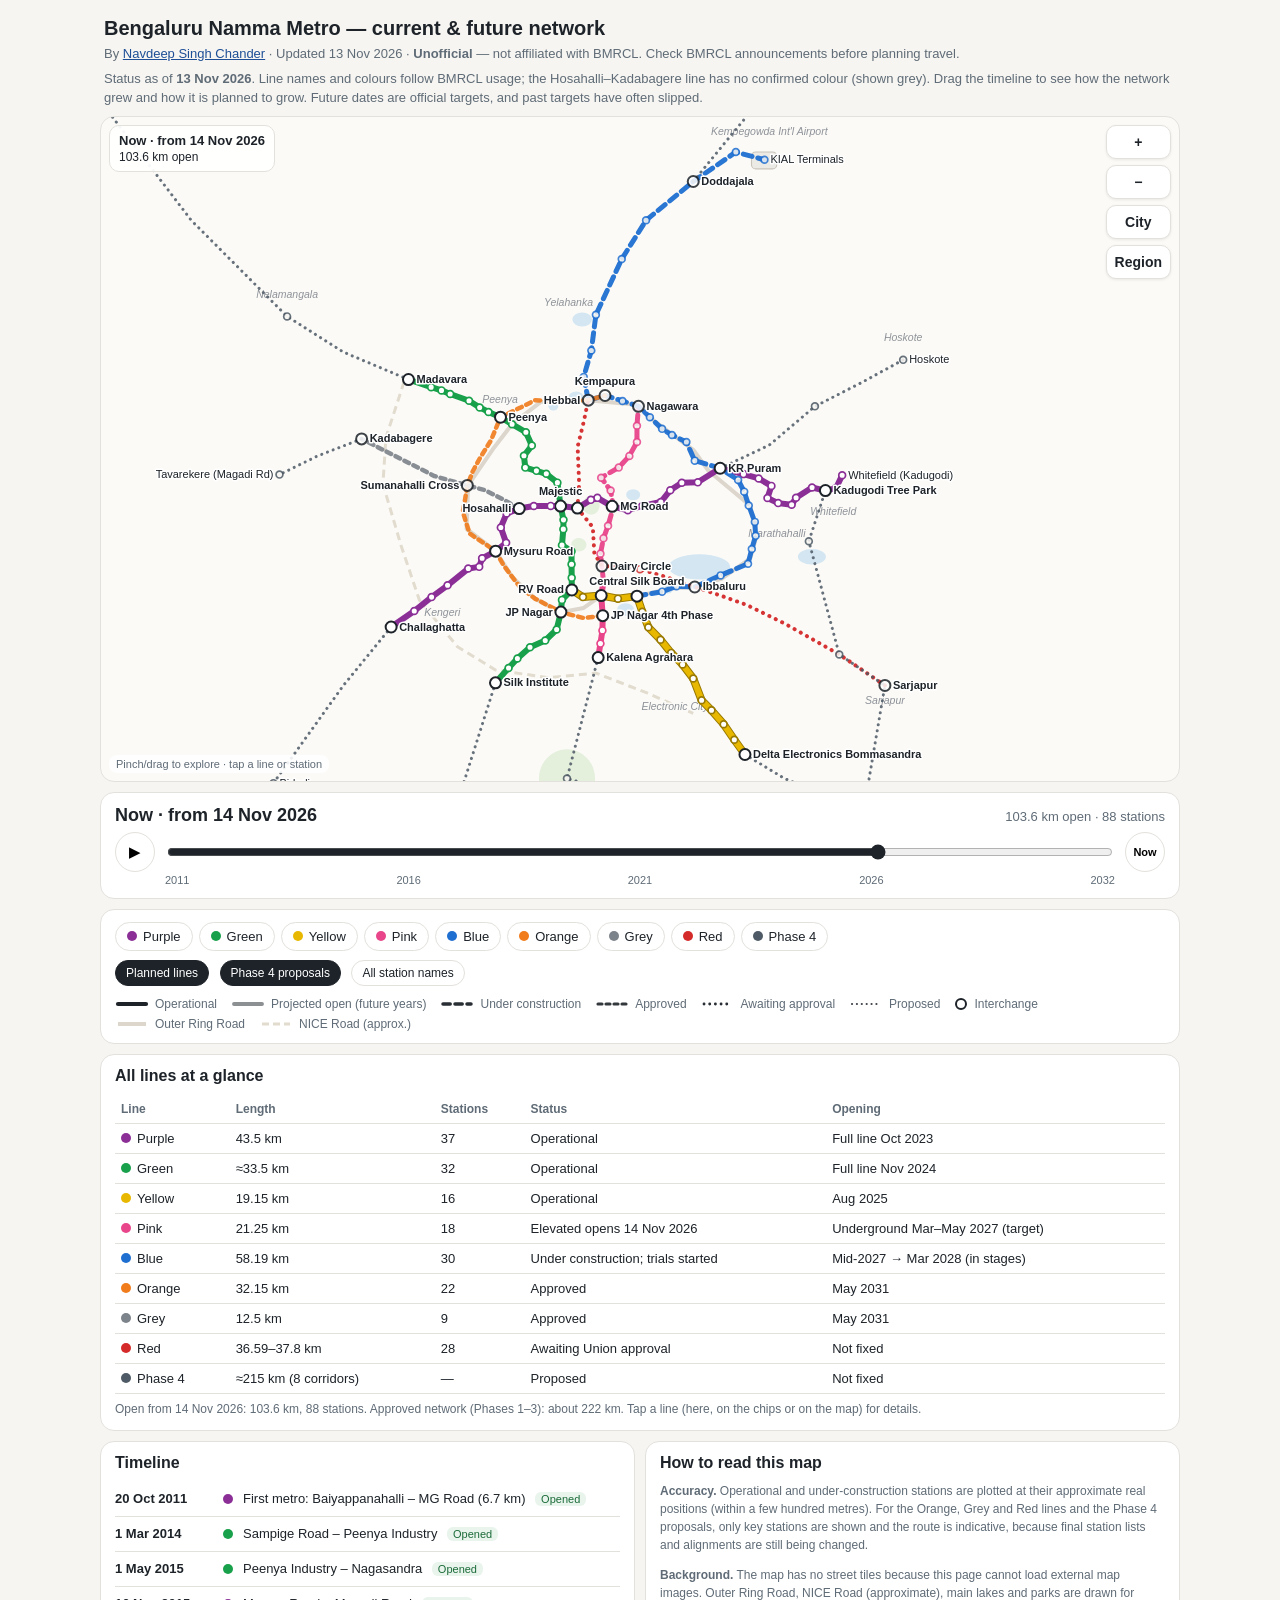
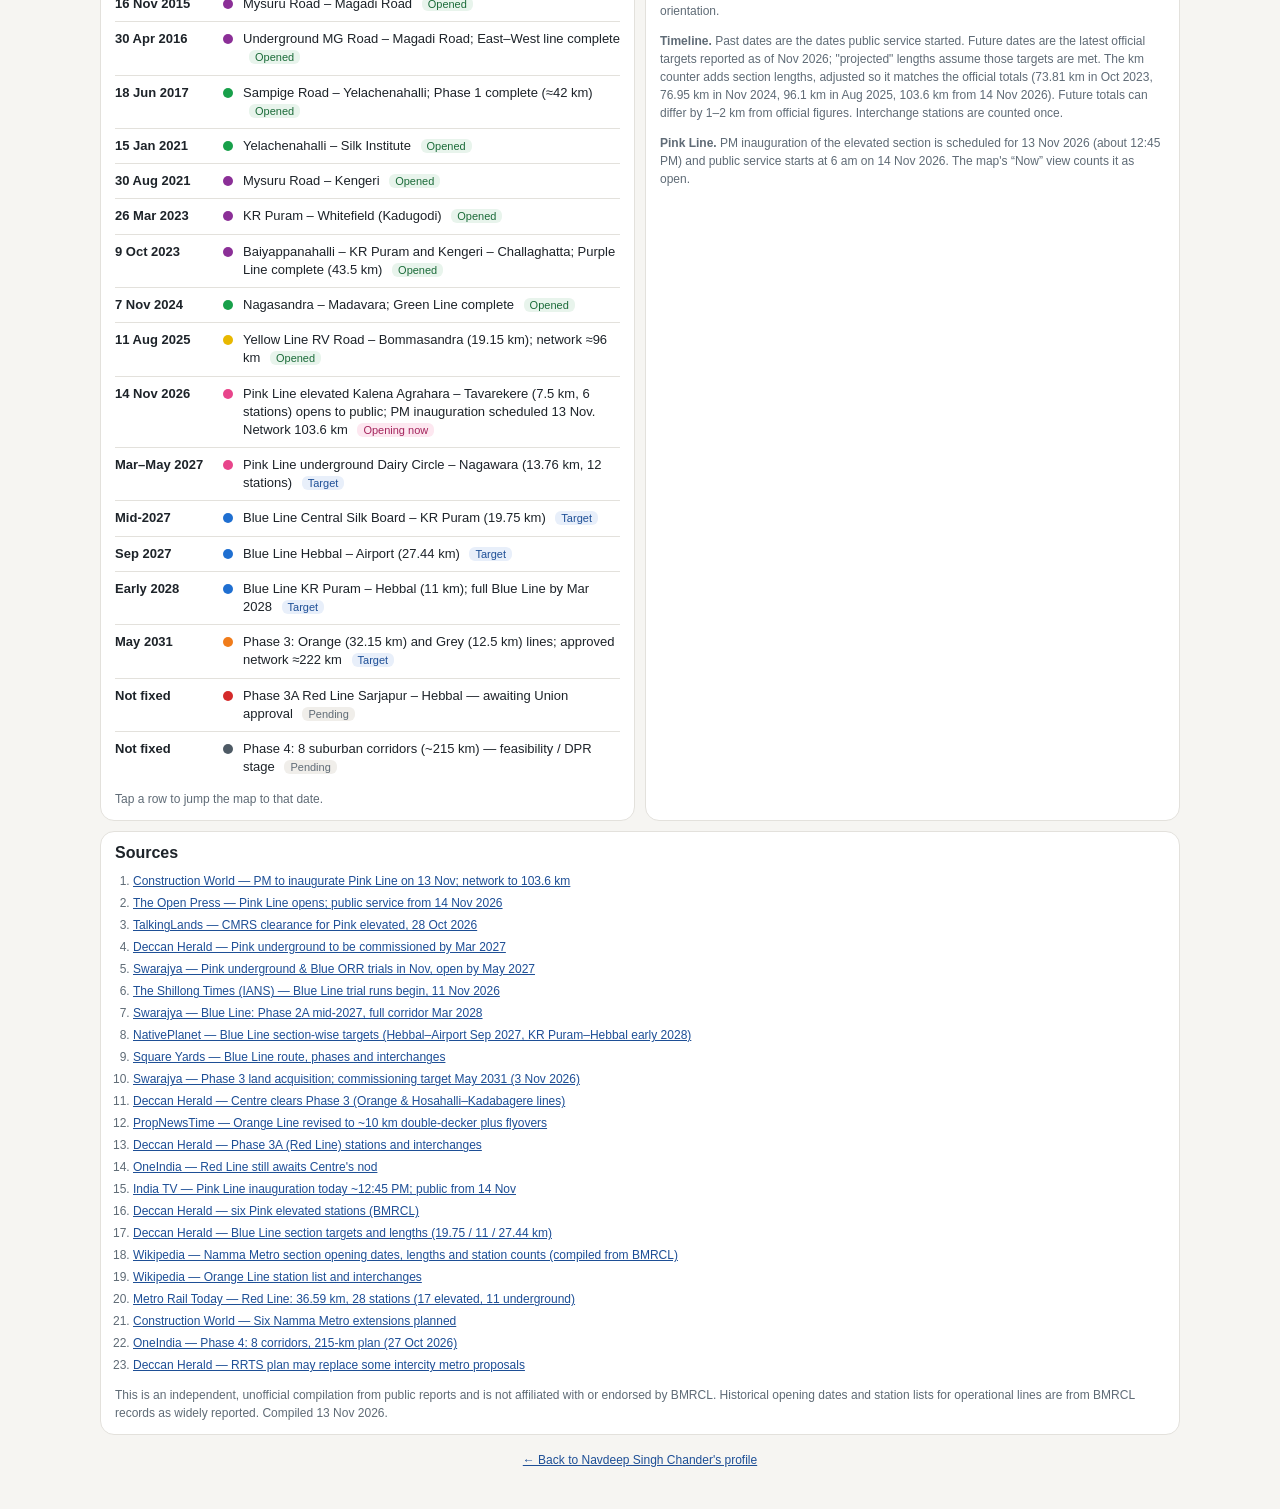
==== bengaluru-metro/index.html @ 15e185f6 "Add interactive Bengaluru Namma Metro network map - New page at /bengaluru-metro/: colour-coded map " ====
<!DOCTYPE html>
<html lang="en">
<head>
<meta charset="utf-8">
<meta name="viewport" content="width=device-width, initial-scale=1">
<title>Bengaluru Namma Metro — Current &amp; Future Network Map (Nov 2026)</title>
<meta name="description" content="Interactive map of Bengaluru Namma Metro: operational, under-construction, approved and proposed lines with colour coding, station details and a 2011–2032 timeline. Status as of 13 Nov 2026.">
<meta name="author" content="Navdeep Singh Chander">
<link rel="canonical" href="https://nchand02.github.io/bio/bengaluru-metro/">
<meta property="og:type" content="article">
<meta property="og:title" content="Bengaluru Namma Metro — Current &amp; Future Network Map">
<meta property="og:description" content="Every line, every status, every target date — Purple, Green, Yellow, Pink, Blue, Orange, Grey, Red and Phase 4 proposals on one interactive map, with a 2011–2032 timeline.">
<meta property="og:url" content="https://nchand02.github.io/bio/bengaluru-metro/">
<meta property="og:image" content="https://nchand02.github.io/bio/bengaluru-metro/preview.png">
<meta property="og:image:width" content="1200">
<meta property="og:image:height" content="630">
<meta name="twitter:card" content="summary_large_image">
<link rel="icon" type="image/svg+xml" href="data:image/svg+xml,<svg xmlns='http://www.w3.org/2000/svg' viewBox='0 0 100 100'><text y='.9em' font-size='90'>🚇</text></svg>">
<style>
:root{--bg:#f6f5f2;--card:#fff;--ink:#1d2329;--muted:#5f6b76;--line:#e3e1dc}
*{box-sizing:border-box}
body{margin:0;font-family:-apple-system,BlinkMacSystemFont,"Segoe UI",Roboto,Helvetica,Arial,sans-serif;background:var(--bg);color:var(--ink);-webkit-text-size-adjust:100%}
header{padding:16px 14px 8px;max-width:1100px;margin:0 auto}
h1{font-size:20px;margin:0 0 4px;line-height:1.25}
h2{font-size:16px;margin:0 0 10px}
.sub{color:var(--muted);font-size:13px;line-height:1.45}
main{max-width:1100px;margin:0 auto;padding:0 10px 40px}
.mapwrap{position:relative;height:min(68vh,660px);min-height:380px;background:#fbfaf7;border:1px solid var(--line);border-radius:14px;overflow:hidden;touch-action:none}
svg#map{width:100%;height:100%;display:block;cursor:grab;user-select:none;-webkit-user-select:none;touch-action:none}
svg#map:active{cursor:grabbing}
.zoom{position:absolute;right:8px;top:8px;display:flex;flex-direction:column;gap:6px;z-index:3}
.zoom button{min-width:40px;height:34px;border-radius:10px;border:1px solid var(--line);background:#fff;font-size:14px;font-weight:600;color:var(--ink);box-shadow:0 1px 3px rgba(0,0,0,.08);cursor:pointer;padding:0 8px}
.badge{position:absolute;left:8px;top:8px;background:rgba(255,255,255,.94);border:1px solid var(--line);border-radius:10px;padding:6px 9px;font-size:12px;line-height:1.35;z-index:3;max-width:62%;pointer-events:none}
.badge b{font-size:13px}
.hint{position:absolute;left:8px;bottom:8px;font-size:11px;color:var(--muted);background:rgba(255,255,255,.88);padding:3px 7px;border-radius:8px;z-index:3;pointer-events:none}
.tip{position:absolute;z-index:5;background:#fff;border:1px solid var(--line);border-radius:12px;box-shadow:0 6px 20px rgba(0,0,0,.14);padding:10px 12px;font-size:13px;line-height:1.4;max-width:270px;display:none}
.tip .t{font-weight:700;margin-bottom:4px}
.tip .row{display:flex;gap:6px;align-items:flex-start;margin-top:3px}
.tip .x{position:absolute;right:6px;top:3px;border:0;background:none;font-size:18px;color:var(--muted);cursor:pointer}
.dot{display:inline-block;width:10px;height:10px;border-radius:50%;flex:0 0 10px;margin-top:4px}
.card{background:var(--card);border:1px solid var(--line);border-radius:14px;padding:12px 14px;margin-top:10px}
.timebar{display:flex;align-items:center;gap:10px}
.timebar button{width:40px;height:40px;border-radius:50%;border:1px solid var(--line);background:#fff;font-size:15px;cursor:pointer;flex:0 0 40px}
.timebar input{flex:1;accent-color:#1d2329;height:28px}
.ticks{display:flex;justify-content:space-between;font-size:11px;color:var(--muted);margin:2px 50px 0 50px}
.yr{display:flex;justify-content:space-between;align-items:baseline;flex-wrap:wrap;gap:6px;margin-bottom:6px}
.yr .big{font-size:18px;font-weight:700}
.yr .km{font-size:13px;color:var(--muted)}
.chip{display:inline-flex;align-items:center;gap:6px;border:1px solid var(--line);background:#fff;border-radius:999px;padding:6px 11px;font-size:13px;margin:0 6px 7px 0;cursor:pointer;color:var(--ink)}
.chip.sel{border-color:#1d2329;box-shadow:inset 0 0 0 1px #1d2329;font-weight:600}
.chip.small{font-size:12px;padding:5px 10px}
.chip.on{background:#1d2329;color:#fff;border-color:#1d2329}
.legend{display:flex;flex-wrap:wrap;gap:6px 14px;font-size:12px;color:var(--muted);margin-top:4px}
.legend span{display:inline-flex;align-items:center;gap:6px}
table{border-collapse:collapse;width:100%;font-size:13px}
th,td{text-align:left;padding:7px 6px;border-bottom:1px solid var(--line);vertical-align:top}
th{font-size:12px;color:var(--muted);font-weight:600}
.tablewrap{overflow-x:auto}
.kv{display:grid;grid-template-columns:110px 1fr;gap:6px 10px;font-size:13px;line-height:1.45}
.kv div:nth-child(odd){color:var(--muted)}
.tl{list-style:none;margin:0;padding:0}
.tl li{display:flex;gap:10px;padding:8px 0;border-bottom:1px solid var(--line);font-size:13px;line-height:1.4;cursor:pointer}
.tl li:last-child{border-bottom:0}
.tl .d{flex:0 0 98px;font-weight:600}
.tl .tag{font-size:11px;border-radius:6px;padding:1px 6px;margin-left:6px;white-space:nowrap}
.tag.done{background:#e8f4ec;color:#1b6b39}.tag.now{background:#fde7f0;color:#a3245c}.tag.target{background:#e8effa;color:#1e4f96}.tag.pending{background:#f0eeea;color:#5f6b76}
.note{font-size:12px;color:var(--muted);line-height:1.5}
.note a{color:#1e4f96}
.pill{font-size:11px;border-radius:6px;padding:1px 6px;background:#f0eeea;color:#5f6b76;white-space:nowrap}
.grid2{display:grid;grid-template-columns:1fr;gap:10px}
@media(max-width:600px){.zoom button{height:30px;min-width:36px;font-size:12px}.badge{font-size:11px}}
@media(min-width:900px){.grid2{grid-template-columns:1fr 1fr}.mapwrap{height:min(74vh,720px)}}
</style>
</head>
<body>
<header>
  <h1>Bengaluru Namma Metro — current &amp; future network</h1>
  <div class="sub" style="margin-bottom:6px">By <a href="../" style="color:#1e4f96">Navdeep Singh Chander</a> · Updated 13 Nov 2026 · <b>Unofficial</b> — not affiliated with BMRCL. Check BMRCL announcements before planning travel.</div>
  <div class="sub">Status as of <b>13 Nov 2026</b>. Line names and colours follow BMRCL usage; the Hosahalli–Kadabagere line has no confirmed colour (shown grey). Drag the timeline to see how the network grew and how it is planned to grow. Future dates are official targets, and past targets have often slipped.</div>
</header>
<main>
  <div class="mapwrap" id="wrap">
    <svg id="map" aria-label="Bengaluru metro map"></svg>
    <div class="badge" id="badge"></div>
    <div class="zoom">
      <button id="zin" aria-label="Zoom in">+</button>
      <button id="zout" aria-label="Zoom out">−</button>
      <button id="fitCity">City</button>
      <button id="fitRegion">Region</button>
    </div>
    <div class="hint">Pinch/drag to explore · tap a line or station</div>
    <div class="tip" id="tip"><button class="x" id="tipx" aria-label="Close">×</button><div id="tipc"></div></div>
  </div>

  <div class="card">
    <div class="yr"><span class="big" id="ylabel"></span><span class="km" id="kmlabel"></span></div>
    <div class="timebar">
      <button id="play" aria-label="Play timeline">▶</button>
      <input type="range" id="year" min="2011" max="2032" step="0.01">
      <button id="today" aria-label="Back to today" style="font-size:11px;font-weight:600">Now</button>
    </div>
    <div class="ticks"><span>2011</span><span>2016</span><span>2021</span><span>2026</span><span>2032</span></div>
  </div>

  <div class="card">
    <div id="chips"></div>
    <div style="margin-top:2px">
      <span class="chip small on" id="optPlanned">Planned lines</span>
      <span class="chip small on" id="optP4">Phase 4 proposals</span>
      <span class="chip small" id="optNames">All station names</span>
    </div>
    <div class="legend" id="legend"></div>
  </div>

  <div class="card" id="info"></div>

  <div class="grid2">
    <div class="card">
      <h2>Timeline</h2>
      <ul class="tl" id="tl"></ul>
      <div class="note" style="margin-top:6px">Tap a row to jump the map to that date.</div>
    </div>
    <div class="card">
      <h2>How to read this map</h2>
      <div class="note">
        <p style="margin-top:0"><b>Accuracy.</b> Operational and under-construction stations are plotted at their approximate real positions (within a few hundred metres). For the Orange, Grey and Red lines and the Phase 4 proposals, only key stations are shown and the route is indicative, because final station lists and alignments are still being changed.</p>
        <p><b>Background.</b> The map has no street tiles because this page cannot load external map images. Outer Ring Road, NICE Road (approximate), main lakes and parks are drawn for orientation.</p>
        <p><b>Timeline.</b> Past dates are the dates public service started. Future dates are the latest official targets reported as of Nov 2026; "projected" lengths assume those targets are met. The km counter adds section lengths, adjusted so it matches the official totals (73.81 km in Oct 2023, 76.95 km in Nov 2024, 96.1 km in Aug 2025, 103.6 km from 14 Nov 2026). Future totals can differ by 1–2 km from official figures. Interchange stations are counted once.</p>
        <p><b>Pink Line.</b> PM inauguration of the elevated section is scheduled for 13 Nov 2026 (about 12:45 PM) and public service starts at 6 am on 14 Nov 2026. The map's “Now” view counts it as open.</p>
      </div>
    </div>
  </div>

  <div class="card">
    <h2>Sources</h2>
    <div class="note" id="sources"></div>
  </div>
  <div class="note" style="text-align:center;margin-top:16px"><a href="../" style="color:#1e4f96">← Back to Navdeep Singh Chander's profile</a></div>
</main>

<script>
(function(){
"use strict";
const TODAY=2026.87;
const K=108.47,KY=110.57,LON0=77.6,LAT0=13.0;
const prj=(lat,lon)=>[(lon-LON0)*K,(LAT0-lat)*KY];
const NS='http://www.w3.org/2000/svg';
function el(tag,attrs,parent){const e=document.createElementNS(NS,tag);if(attrs)for(const k in attrs)e.setAttribute(k,attrs[k]);if(parent)parent.appendChild(e);return e;}
function h(s){return String(s).replace(/[&<>"]/g,c=>({'&':'&amp;','<':'&lt;','>':'&gt;','"':'&quot;'}[c]));}

/* ---------------- LINES ---------------- */
const LINES={
 purple:{name:'Purple Line',short:'Purple',color:'#8B2F97',route:'Whitefield (Kadugodi) ↔ Challaghatta',len:'43.5 km',st:'37',
  status:'Operational. Full line open since 9 Oct 2023.',when:'First section opened 20 Oct 2011',
  ic:'Majestic (Green) · MG Road (Pink, 2027) · KR Puram / Krishnarajapura (Blue, 2027) · Sir M. Visvesvaraya / KR Circle (Red, proposed) · Mysuru Road (Orange, 2031) · Hosahalli (Grey, 2031)',
  note:'East–West corridor. Challaghatta–Bidadi (~15.6 km) and KR Puram–Hoskote (~16 km) extensions are only proposals.'},
 green:{name:'Green Line',short:'Green',color:'#18A04A',route:'Madavara ↔ Silk Institute',len:'≈33.5 km',st:'32',
  status:'Operational. Last extension (Nagasandra–Madavara) opened 7 Nov 2024.',when:'First section opened 1 Mar 2014',
  ic:'Majestic (Purple) · RV Road (Yellow) · JP Nagar (Orange, 2031) · Peenya (Orange, 2031)',
  note:'North–South corridor. Madavara–Tumakuru (~59.9 km) and Silk Institute–Harohalli (~21.7 km) extensions are proposals only (not approved).'},
 yellow:{name:'Yellow Line',short:'Yellow',color:'#E8B800',route:'Rashtreeya Vidyalaya (RV) Road ↔ Delta Electronics Bommasandra',len:'19.15 km',st:'16',
  status:'Operational since 11 Aug 2025 (inaugurated 10 Aug 2025).',when:'Aug 2025',
  ic:'RV Road (Green) · Jayadeva Hospital (Pink) · Central Silk Board (Blue, 2027)',
  note:'Serves Electronic City along Hosur Road. Bommasandra–Attibele (~11 km) extension: feasibility study done, not approved.'},
 pink:{name:'Pink Line',short:'Pink',color:'#E8458B',route:'Kalena Agrahara ↔ Nagawara',len:'21.25 km (sources also say 21.26 km)',st:'18 (6 elevated + 12 underground)',
  status:'Elevated Kalena Agrahara–Tavarekere (7.5 km, 6 stations): CMRS safety clearance 28 Oct 2026; PM inauguration scheduled 13 Nov 2026 (~12:45 PM); public service from 14 Nov 2026. Underground Dairy Circle–Nagawara (13.76 km, 12 stations): trial runs planned from Nov 2026.',
  when:'Underground section target: Mar 2027 (state minister) to May 2027 (BMRCL, as reported)',
  ic:'Jayadeva Hospital (Yellow) · MG Road (Purple) · Nagawara (Blue) · JP Nagar 4th Phase (Orange) · Dairy Circle (Red, proposed)',
  note:'Longest underground stretch in the network. Earlier deadlines (2020, Dec 2025, May 2026, Aug 2026) were missed.'},
 blue:{name:'Blue Line (ORR–Airport)',short:'Blue',color:'#1F6FD1',route:'Central Silk Board ↔ Kempegowda Int\'l Airport',len:'58.19 km',st:'30 (13 in Phase 2A + 17 in Phase 2B)',
  status:'Under construction. Mainline trial runs started in Nov 2026 (Baiyappanahalli depot → KR Puram → Doddanekundi).',
  when:'Silk Board–KR Puram: mid-2027 (≈May 2027) · Hebbal–Airport: Sep 2027 · KR Puram–Hebbal: early 2028 · Full line: Mar 2028',
  ic:'Central Silk Board (Yellow) · KR Puram / Krishnarajapura (Purple) · Nagawara (Pink) · Hebbal (Orange, Red) · Kempapura (Orange) · Ibbaluru (Red)',
  note:'Section lengths 19.75 + 11 + 27.44 km as stated by the state government; other sources split it differently. Earlier targets of Jun 2026 and Dec 2026 for Silk Board–KR Puram slipped. Treat 2027–28 dates as targets, not commitments.'},
 orange:{name:'Orange Line (Phase 3)',short:'Orange',color:'#F07C1B',route:'JP Nagar 4th Phase ↔ Kempapura (via ORR West and Hebbal)',len:'32.15 km',st:'22',
  status:'Approved by Union Cabinet (Aug 2024). JICA loan signed Mar 2026. Land acquisition in progress; main civil work has not started.',
  when:'Target May 2031 (original target 2029)',
  ic:'JP Nagar 4th Phase (Pink) · Jaya Prakash Nagar (Green) · Mysuru Road (Purple) · Sumanahalli Cross (Grey) · Peenya (Green) · Hebbal (Blue, Red) · Kempapura (Blue)',
  note:'Road design revised in Oct 2026 to about 10 km of double-decker (road + metro) plus flyovers, replacing the earlier 37 km double-decker plan. Civil tenders for the southern packages are at bidding stage. Route drawn here is indicative; only interchange stations shown (names as per the published station list).'},
 grey:{name:'Grey Line (Phase 3)',short:'Grey',color:'#7D838B',route:'Hosahalli ↔ Kadabagere (Magadi Road)',len:'12.5 km',st:'9',
  status:'Approved with Phase 3 (Aug 2024). Detailed design consultant appointed (Mar 2025); pre-construction.',when:'Target May 2031 (with Phase 3)',
  ic:'Hosahalli (Purple) · Sumanahalli Cross (Orange)',note:'Colour not officially confirmed — called Grey Line in some sources and Silver Line in others. A Kadabagere–Tavarekere (Magadi Road) extension (~6.6 km) is at DPR stage. Route drawn here is indicative; only key stations shown.'},
 red:{name:'Red Line (Phase 3A)',short:'Red',color:'#D42A2A',route:'Sarjapur ↔ Hebbal (via Koramangala, Dairy Circle, KR Circle)',len:'36.59 km in state-approved DPR (revised DPR ≈37.8 km); ≈14.45 km underground',st:'28 (17 elevated + 11 underground); one recent table shows 27',
  status:'Approved by Karnataka cabinet (6 Dec 2024). Revised DPR is with the Union government; MoHUA has said it cannot give a timeline for approval.',
  when:'No official date. About 5.5 years of construction after approval.',
  ic:'Iblur (Blue) · Dairy Circle (Pink) · KR Circle (Purple) · Hebbal (Blue, Orange)',note:'Route drawn here is indicative; only key stations shown.'},
 p4:{name:'Phase 4 proposals',short:'Phase 4',color:'#4E5A65',route:'Eight suburban extensions / new line',len:'≈215 km combined',st:'—',
  status:'Proposals only (feasibility or DPR stage). None is finalised, approved or funded.',when:'No dates',ic:'—',
  note:'Madavara–Tumakuru ~59.9 km (feasibility + DPR done) · Kalena Agrahara–Kadugodi Tree Park ~69 km via Jigani, Attibele, Sarjapur Road (feasibility in progress; branch to Anekal proposed) · Silk Institute–Harohalli ~21.7 km · KR Puram–Hoskote ~16 km via Budigere Cross · Challaghatta–Bidadi ~15.6 km · Doddajala–Devanahalli ~13.6 km · Bommasandra–Attibele ~11 km (feasibility done for these five) · Kadabagere–Tavarekere (Magadi Rd) ~6.6 km (DPR stage). The state is also backing RRTS corridors, which may replace some intercity metro proposals.'}
};
const ORDER=['purple','green','yellow','pink','blue','orange','grey','red','p4'];

/* ---------------- SEGMENTS ----------------
 status: op | uc (under construction) | ap (approved) | aw (awaiting approval) | pr (proposed)
 open: decimal year service started; target: decimal year of official target (for projection)
*/
const S=[
 {id:'pu1',line:'purple',name:'Baiyappanahalli – MG Road (Reach 1)',km:6.7,open:2011.80,dateL:'20 Oct 2011',status:'op',pts:[
  ['Baiyappanahalli',12.9907,77.6525],['Swami Vivekananda Road',12.9859,77.6449],['Indiranagar',12.9783,77.6387],['Halasuru',12.9758,77.6265],['Trinity',12.9730,77.6170],['MG Road',12.9755,77.6067]]},
 {id:'pu2',line:'purple',name:'Mysuru Road – Magadi Road (Reach 2)',km:6.4,open:2015.88,dateL:'16 Nov 2015',status:'op',pts:[
  ['Magadi Road',12.9757,77.5552],['Hosahalli',12.9741,77.5456],['Vijayanagar',12.9709,77.5373],['Attiguppe',12.9619,77.5335],['Deepanjali Nagar',12.9520,77.5370],['Mysuru Road',12.9466,77.5301]]},
 {id:'pu3',line:'purple',name:'MG Road – Magadi Road (underground)',km:5.12,open:2016.33,dateL:'30 Apr 2016',status:'op',pts:[
  ['MG Road',12.9755,77.6067],['Cubbon Park',12.9810,77.5970],['Dr. B.R. Ambedkar (Vidhana Soudha)',12.9797,77.5927],['Sir M. Visvesvaraya (Central College)',12.9744,77.5839],['Majestic',12.9757,77.5728],['City Railway Station',12.9758,77.5663],['Magadi Road',12.9757,77.5552]]},
 {id:'pu4',line:'purple',name:'Mysuru Road – Kengeri',km:7.5,open:2021.66,dateL:'30 Aug 2021',status:'op',pts:[
  ['Mysuru Road',12.9466,77.5301],['Pantharapalya–Nayandahalli',12.9420,77.5212],['Rajarajeshwari Nagar',12.9365,77.5193],['Jnanabharathi',12.9354,77.5121],['Pattanagere',12.9246,77.4985],['Kengeri Bus Terminal',12.9170,77.4880],['Kengeri',12.9080,77.4766]]},
 {id:'pu5',line:'purple',name:'KR Puram – Whitefield (Kadugodi)',km:13.71,open:2023.23,dateL:'26 Mar 2023',status:'op',pts:[
  ['KR Puram',13.0001,77.6777],['Singayyanapalya',12.9963,77.6930],['Garudacharapalya',12.9935,77.7030],['Hoodi',12.9887,77.7114],['Seetharampalya',12.9809,77.7088],['Kundalahalli',12.9776,77.7158],['Nallurhalli',12.9765,77.7247],['Sri Sathya Sai Hospital',12.9811,77.7276],['Pattandur Agrahara',12.9877,77.7381],['Kadugodi Tree Park',12.9857,77.7469],['Hopefarm Channasandra',12.9873,77.7539],['Whitefield (Kadugodi)',12.9956,77.7579]]},
 {id:'pu6',line:'purple',name:'Baiyappanahalli – KR Puram',km:2.1,open:2023.77,dateL:'9 Oct 2023',status:'op',pts:[
  ['Baiyappanahalli',12.9907,77.6525],['Benniganahalli',12.9910,77.6630],['KR Puram',13.0001,77.6777]]},
 {id:'pu7',line:'purple',name:'Kengeri – Challaghatta',km:2.05,open:2023.77,dateL:'9 Oct 2023',status:'op',pts:[
  ['Kengeri',12.9080,77.4766],['Challaghatta',12.8977,77.4614]]},

 {id:'gr1',line:'green',name:'Sampige Road – Peenya Industry',km:9.91,open:2014.16,dateL:'1 Mar 2014',status:'op',pts:[
  ['Mantri Square Sampige Road',12.9908,77.5707],['Srirampura',12.9965,77.5634],['Mahakavi Kuvempu Road',12.9984,77.5569],['Rajajinagar',13.0005,77.5496],['Mahalakshmi',13.0081,77.5487],['Sandal Soap Factory',13.0147,77.5539],['Yeshwanthpur',13.0233,77.5500],['Goraguntepalya',13.0285,77.5409],['Peenya',13.0330,77.5333],['Peenya Industry',13.0364,77.5254]]},
 {id:'gr2',line:'green',name:'Peenya Industry – Nagasandra',km:2.5,open:2015.33,dateL:'1 May 2015',status:'op',pts:[
  ['Peenya Industry',13.0364,77.5254],['Jalahalli',13.0393,77.5196],['Dasarahalli',13.0436,77.5126],['Nagasandra',13.0480,77.5002]]},
 {id:'gr3',line:'green',name:'Sampige Road – Yelachenahalli',km:11.62,open:2017.46,dateL:'18 Jun 2017',status:'op',pts:[
  ['Mantri Square Sampige Road',12.9908,77.5707],['Majestic',12.9757,77.5728],['Chickpete',12.9668,77.5747],['KR Market',12.9608,77.5746],['National College',12.9505,77.5737],['Lalbagh',12.9465,77.5800],['South End Circle',12.9382,77.5800],['Jayanagar',12.9295,77.5801],['RV Road',12.9216,77.5802],['Banashankari',12.9152,77.5737],['JP Nagar',12.9073,77.5730],['Yelachenahalli',12.8961,77.5702]]},
 {id:'gr4',line:'green',name:'Yelachenahalli – Silk Institute',km:6.29,open:2021.04,dateL:'15 Jan 2021',status:'op',pts:[
  ['Yelachenahalli',12.8961,77.5702],['Konanakunte Cross',12.8890,77.5627],['Doddakallasandra',12.8846,77.5527],['Vajarahalli',12.8774,77.5444],['Thalaghattapura',12.8713,77.5386],['Silk Institute',12.8617,77.5300]]},
 {id:'gr5',line:'green',name:'Nagasandra – Madavara',km:3.14,open:2024.85,dateL:'7 Nov 2024',status:'op',pts:[
  ['Nagasandra',13.0480,77.5002],['Manjunathanagara',13.0503,77.4945],['Chikkabidarakallu',13.0524,77.4877],['Madavara',13.0573,77.4728]]},

 {id:'ye1',line:'yellow',name:'RV Road – Bommasandra',km:19.15,open:2025.61,dateL:'11 Aug 2025',status:'op',pts:[
  ['RV Road',12.9216,77.5802],['Ragigudda',12.9170,77.5875],['Jayadeva Hospital',12.9180,77.5995],['BTM Layout',12.9160,77.6105],['Central Silk Board',12.9176,77.6230],['Bommanahalli',12.9075,77.6265],['Hongasandra',12.8975,77.6305],['Kudlu Gate',12.8895,77.6385],['Singasandra',12.8810,77.6455],['Hosa Road',12.8735,77.6530],['Beratena Agrahara',12.8645,77.6600],['Electronic City',12.8505,77.6655],['Infosys Foundation Konappana Agrahara',12.8440,77.6720],['Huskur Road',12.8350,77.6800],['Biocon Hebbagodi',12.8250,77.6870],['Delta Electronics Bommasandra',12.8155,77.6940]]},

 {id:'pk1',line:'pink',name:'Kalena Agrahara – Tavarekere (elevated)',km:7.5,open:2026.87,dateL:'14 Nov 2026 (public service; PM inauguration scheduled 13 Nov)',status:'op',pts:[
  ['Kalena Agrahara',12.8780,77.5975],['Hulimavu',12.8870,77.5990],['IIMB',12.8955,77.6003],['JP Nagar 4th Phase',12.9050,77.6005],['Jayadeva Hospital',12.9180,77.5995],['Tavarekere',12.9265,77.6010]]},
 {id:'pk2',line:'pink',name:'Dairy Circle – Nagawara (underground)',km:13.76,open:null,target:2027.3,dateL:'Mar–May 2027 (target)',status:'uc',pts:[
  ['Tavarekere',12.9265,77.6010],['Dairy Circle',12.9370,77.6000],['Lakkasandra',12.9450,77.5990],['Langford Town',12.9550,77.6010],['Rashtriya Military School',12.9630,77.6040],['MG Road',12.9752,77.6075],['Shivajinagar',12.9857,77.6057],['Cantonment',12.9940,77.5995],['Pottery Town',13.0005,77.6110],['Tannery Road',13.0080,77.6180],['Venkateshpura',13.0170,77.6230],['Kadugundanahalli',13.0275,77.6230],['Nagawara',13.0400,77.6240]]},

 {id:'bl1',line:'blue',name:'Central Silk Board – KR Puram (Phase 2A)',km:19.75,open:null,target:2027.4,dateL:'Mid-2027 (target ≈May 2027)',status:'uc',pts:[
  ['Central Silk Board',12.9176,77.6230],['HSR Layout',12.9205,77.6395],['Agara',12.9240,77.6490],['Ibbaluru',12.9235,77.6610],['Bellandur',12.9310,77.6780],['Kadubeesanahalli',12.9385,77.6960],['Kodibeesanahalli',12.9480,77.6985],['Marathahalli',12.9565,77.7010],['ISRO',12.9655,77.7005],['Doddanekundi',12.9760,77.6965],['DRDO Sports Complex',12.9850,77.6935],['Saraswathi Nagar',12.9925,77.6895],['KR Puram',13.0001,77.6777]]},
 {id:'bl2',line:'blue',name:'KR Puram – Hebbal (Phase 2B)',km:11,open:null,target:2028.1,dateL:'Early 2028 (target)',status:'uc',pts:[
  ['KR Puram',13.0001,77.6777],['Kasturinagara',13.0050,77.6610],['Horamavu',13.0170,77.6555],['HRBR Layout',13.0215,77.6460],['Kalyan Nagar',13.0255,77.6395],['HBR Layout',13.0330,77.6315],['Nagawara',13.0400,77.6240],['Veerannapalya',13.0435,77.6135],['Kempapura',13.0470,77.6020],['Hebbal',13.0440,77.5910]]},
 {id:'bl3',line:'blue',name:'Hebbal – Airport (Phase 2B)',km:27.44,open:null,target:2027.7,dateL:'Sep 2027 (target)',status:'uc',pts:[
  ['Hebbal',13.0440,77.5910],['Kodigehalli',13.0590,77.5880],['Jakkur Cross',13.0760,77.5930],['Yelahanka',13.0990,77.5960],['Bagalur Cross',13.1350,77.6130],['Bettahalasuru',13.1600,77.6290],['Doddajala',13.1850,77.6600],['Airport City',13.2040,77.6880],['KIAL Terminals',13.1990,77.7068]]},

 {id:'or1',line:'orange',name:'JP Nagar 4th Phase – Kempapura',km:32.15,open:null,target:2031.4,dateL:'May 2031 (target)',status:'ap',pts:[
  ['JP Nagar 4th Phase',12.9050,77.6005],[null,12.9035,77.5880],['JP Nagar',12.9073,77.5730],[null,12.9160,77.5560],[null,12.9230,77.5465],[null,12.9300,77.5410],[null,12.9380,77.5350],['Mysuru Road',12.9466,77.5301],[null,12.9580,77.5130],[null,12.9720,77.5085],[null,12.9800,77.5100],['Sumanahalli Cross',12.9890,77.5115],[null,12.9980,77.5150],[null,13.0070,77.5200],[null,13.0180,77.5270],['Peenya',13.0330,77.5333],[null,13.0400,77.5480],[null,13.0440,77.5560],[null,13.0430,77.5720],['Hebbal',13.0440,77.5910],['Kempapura',13.0470,77.6020]]},
 {id:'gy1',line:'grey',name:'Hosahalli – Kadabagere',km:12.5,open:null,target:2031.4,dateL:'May 2031 (target)',status:'ap',pts:[
  ['Hosahalli',12.9741,77.5456],[null,12.9800,77.5350],[null,12.9860,77.5230],['Sumanahalli Cross',12.9890,77.5115],[null,12.9950,77.4900],[null,13.0040,77.4720],['Kadabagere',13.0190,77.4420]]},
 {id:'rd1',line:'red',name:'Sarjapur – Hebbal',km:36.59,open:null,target:null,dateL:'Not fixed — awaiting Union approval',status:'aw',pts:[
  ['Sarjapur',12.8600,77.7860],[null,12.8800,77.7560],[null,12.9000,77.7200],[null,12.9120,77.6950],[null,12.9190,77.6750],['Ibbaluru',12.9235,77.6610],[null,12.9300,77.6420],['Koramangala',12.9350,77.6250],[null,12.9365,77.6100],['Dairy Circle',12.9370,77.6000],[null,12.9450,77.5950],[null,12.9620,77.5940],['KR Circle',12.9744,77.5839],[null,12.9900,77.5850],[null,13.0140,77.5840],[null,13.0300,77.5880],['Hebbal',13.0440,77.5910]]},

 {id:'x1',line:'p4',name:'Madavara – Tumakuru (feasibility + DPR done)',km:59.9,open:null,target:null,dateL:'Proposal — no date',status:'pr',pts:[
  ['Madavara',13.0573,77.4728],[null,13.0750,77.4300],['Nelamangala',13.0980,77.3930],[null,13.1600,77.3300],[null,13.2500,77.2600],['Tumakuru',13.3392,77.1013]]},
 {id:'x2',line:'p4',name:'Challaghatta – Bidadi (feasibility done)',km:15.6,open:null,target:null,dateL:'Proposal — no date',status:'pr',pts:[
  ['Challaghatta',12.8977,77.4614],[null,12.8600,77.4300],['Bidadi',12.7970,77.3840]]},
 {id:'x3',line:'p4',name:'Silk Institute – Harohalli (feasibility done)',km:21.7,open:null,target:null,dateL:'Proposal — no date',status:'pr',pts:[
  ['Silk Institute',12.8617,77.5300],[null,12.8000,77.5100],[null,12.7400,77.4900],['Harohalli',12.6820,77.4740]]},
 {id:'x4',line:'p4',name:'Bommasandra – Attibele (feasibility done)',km:11,open:null,target:null,dateL:'Proposal — no date',status:'pr',pts:[
  ['Delta Electronics Bommasandra',12.8155,77.6940],[null,12.8000,77.7200],['Attibele',12.7790,77.7720]]},
 {id:'x5',line:'p4',name:'KR Puram – Hoskote (feasibility done)',km:16,open:null,target:null,dateL:'Proposal — no date',status:'pr',pts:[
  ['KR Puram',13.0001,77.6777],[null,13.0150,77.7100],['Budigere Cross',13.0400,77.7400],[null,13.0550,77.7700],['Hoskote',13.0700,77.7980]]},
 {id:'x6',line:'p4',name:'Kalena Agrahara – Kadugodi Tree Park (feasibility in progress)',km:69,open:null,target:null,dateL:'Proposal — no date',status:'pr',pts:[
  ['Kalena Agrahara',12.8780,77.5975],['Bannerghatta',12.8000,77.5770],['Jigani',12.7840,77.6380],['Attibele',12.7790,77.7720],['Sarjapur',12.8600,77.7860],['Dommasandra',12.8800,77.7560],['Varthur Kodi',12.9530,77.7360],['Kadugodi Tree Park',12.9857,77.7469]]},
 {id:'x7',line:'p4',name:'Doddajala – Devanahalli (feasibility done)',km:13.6,open:null,target:null,dateL:'Proposal — no date',status:'pr',pts:[
  ['Doddajala',13.1850,77.6600],[null,13.2150,77.6850],['Devanahalli',13.2470,77.7120]]},
 {id:'x8',line:'p4',name:'Kadabagere – Tavarekere, Magadi Rd (DPR stage)',km:6.6,open:null,target:null,dateL:'Proposal — no date',status:'pr',pts:[
  ['Kadabagere',13.0190,77.4420],[null,13.0080,77.4130],['Tavarekere (Magadi Rd)',12.9960,77.3880]]}
];
const SEGI={};S.forEach(s=>SEGI[s.id]=s);
const ALT={'Majestic':'Official: Nadaprabhu Kempegowda Station, Majestic','City Railway Station':'Official: Krantivira Sangolli Rayanna Railway Station','Hosahalli':'Official: Sri Balagangadharanatha Swamiji Station, Hosahalli','RV Road':'Official: Rashtreeya Vidyalaya Road','JP Nagar':'Official: Jaya Prakash Nagar','KR Market':'Official: Krishna Rajendra Market','KR Puram':'Official: Krishnarajapura','Tavarekere':'Also called Swagath Cross','Kalena Agrahara':'Formerly Gottigere','Rashtriya Military School':'Also listed as National Military School','Cantonment':'Cantonment Railway Station','Hebbal':'Also spelt Hebbala','DRDO Sports Complex':'Listed as Bagmane Developers – DRDO Sports Complex','Kadugundanahalli':'Also spelt Kadugondanahalli','Tavarekere (Magadi Rd)':'Village on Magadi Road — not the Pink Line station'};
const STLABEL={op:'Operational',uc:'Under construction',ap:'Approved',aw:'Awaiting approval',pr:'Proposed'};
const FUTURE_LINES={orange:1,grey:1,red:1,p4:1};
const TERMINALS=new Set(['Whitefield (Kadugodi)','Challaghatta','Madavara','Silk Institute','Delta Electronics Bommasandra','Kalena Agrahara','Nagawara','KIAL Terminals','Kadabagere','Sarjapur','Tumakuru','Bidadi','Harohalli','Attibele','Hoskote','Devanahalli','Tavarekere (Magadi Rd)','Tavarekere','Central Silk Board','Kempapura','Hebbal','RV Road','JP Nagar 4th Phase']);

/* ---------------- GEO CONTEXT ---------------- */
const LAKES=[[12.9365,77.6640,2.2,0.9],[12.9430,77.7380,1.0,0.55],[13.0455,77.5830,0.55,0.45],[12.9830,77.6205,0.5,0.4],[12.9090,77.6155,0.6,0.45],[12.9220,77.6430,0.4,0.3],[13.0400,77.5680,0.35,0.3],[13.0960,77.5870,0.7,0.5]];
const PARKS=[[12.9763,77.5929,0.85,0.6],[12.9507,77.5848,0.6,0.55],[12.8000,77.5770,2.6,2.0]];
const ORR=[[12.9176,77.6230],[12.9225,77.6450],[12.9235,77.6600],[12.9290,77.6790],[12.9420,77.6975],[12.9560,77.7015],[12.9760,77.6975],[12.9985,77.6700],[13.0120,77.6600],[13.0300,77.6350],[13.0410,77.6230],[13.0440,77.5910],[13.0430,77.5600],[13.0285,77.5409],[13.0120,77.5280],[12.9890,77.5120],[12.9610,77.5110],[12.9466,77.5301],[12.9300,77.5410],[12.9160,77.5560],[12.9073,77.5730],[12.9100,77.5880],[12.9180,77.5995],[12.9160,77.6105],[12.9176,77.6230]];
const NICE=[[13.0560,77.4700],[13.0200,77.4580],[12.9900,77.4560],[12.9500,77.4680],[12.9150,77.4800],[12.8850,77.5050],[12.8700,77.5300],[12.8650,77.5650],[12.8680,77.5960],[12.8550,77.6300],[12.8420,77.6600]];
const LOCS=[['Whitefield',12.9700,77.7520],['Electronic City',12.8440,77.6480],['Yelahanka',13.1050,77.5780],['Kengeri',12.9050,77.4950],['Peenya',13.0420,77.5330],['Koramangala',12.9300,77.6250],['Jayanagar',12.9280,77.5650],['Hebbal',13.0560,77.5960],['Marathahalli',12.9560,77.7150],['Kempegowda Int\'l Airport',13.2150,77.7100],['Nelamangala',13.1100,77.3930],['Hoskote',13.0820,77.7980],['Bidadi',12.7850,77.3840],['Harohalli',12.6700,77.4740],['Attibele',12.7660,77.7720],['Sarjapur',12.8480,77.7860],['Tumakuru',13.3500,77.1013],['Bannerghatta NP',12.7800,77.5770],['Majestic',12.9690,77.5600]];

/* ---------------- SVG BUILD ---------------- */
const svg=document.getElementById('map');
const wrap=document.getElementById('wrap');
const root=el('g',null,svg);
const gGeo=el('g',null,root),gLines=el('g',null,root),gHit=el('g',null,root),gSt=el('g',null,root),gStHit=el('g',null,root),gLab=el('g',null,root);
const pathD=a=>'M'+a.map(p=>{const q=prj(p[0],p[1]);return q[0].toFixed(3)+','+q[1].toFixed(3);}).join('L');

const geoEls=[];
PARKS.forEach(p=>{const c=prj(p[0],p[1]);el('ellipse',{cx:c[0],cy:c[1],rx:p[3],ry:p[2]*0.8,fill:'#e4efdc'},gGeo);});
LAKES.forEach(p=>{const c=prj(p[0],p[1]);el('ellipse',{cx:c[0],cy:c[1],rx:p[2],ry:p[3],fill:'#d3e6f2'},gGeo);});
const orrP=el('path',{d:pathD(ORR),fill:'none',stroke:'#dcd6cc','stroke-linejoin':'round'},gGeo);geoEls.push([orrP,4,null]);
const niceP=el('path',{d:pathD(NICE),fill:'none',stroke:'#e2dccf','stroke-linejoin':'round'},gGeo);geoEls.push([niceP,3,[8,5]]);
// airport marker
const kia=prj(13.1986,77.7066);
const kiaM=el('rect',{x:kia[0]-0.9,y:kia[1]-0.6,width:1.8,height:1.2,rx:0.3,fill:'#eceae5',stroke:'#c9c4ba','stroke-width':0.08},gGeo);

S.forEach(seg=>{
  const d=pathD(seg.pts.map(p=>[p[1],p[2]]));
  if(seg.line==='yellow') seg.casing=el('path',{d,fill:'none',stroke:'#9a7a00','stroke-linejoin':'round','stroke-linecap':'round'},gLines);
  seg.path=el('path',{d,fill:'none',stroke:LINES[seg.line].color,'stroke-linejoin':'round','stroke-linecap':'round'},gLines);
  seg.hit=el('path',{d,fill:'none',stroke:'#000','stroke-opacity':0,'stroke-linecap':'round','pointer-events':'stroke','data-seg':seg.id},gHit);
});

// stations
const ST=[],stKey={};
S.forEach(seg=>{seg.pts.forEach(p=>{if(!p[0])return;const k=seg.line+'|'+p[0];let s=stKey[k];
  if(!s){s={name:p[0],line:seg.line,xy:prj(p[1],p[2]),segs:[]};stKey[k]=s;ST.push(s);} s.segs.push(seg);});});
const GR=[];
ST.forEach(s=>{let g=GR.find(g=>Math.hypot(g.xy[0]-s.xy[0],g.xy[1]-s.xy[1])<0.3);
  if(!g){g={xy:s.xy.slice(),members:[],name:s.name};GR.push(g);} g.members.push(s);s.group=g;});
GR.forEach((g,i)=>{
  g.i=i;g.lines=[...new Set(g.members.map(m=>m.line))];
  g.isX=g.lines.length>1;
  g.term=g.members.some(m=>TERMINALS.has(m.name));
  g.dot=el('circle',{cx:g.xy[0],cy:g.xy[1],fill:'#fff'},gSt);
  g.hit=el('circle',{cx:g.xy[0],cy:g.xy[1],fill:'#000','fill-opacity':0,'data-g':i},gStHit);
  g.lab=el('text',{'font-family':'-apple-system,BlinkMacSystemFont,Segoe UI,Roboto,Arial,sans-serif',fill:'#1d2329',stroke:'#fff','stroke-linejoin':'round','paint-order':'stroke','pointer-events':'none'},gLab);
  g.lab.textContent=g.name;
});
const locEls=LOCS.map(l=>{const c=prj(l[1],l[2]);const t=el('text',{x:c[0],y:c[1],'text-anchor':'middle','font-style':'italic','font-family':'-apple-system,Segoe UI,Roboto,Arial,sans-serif',fill:'#8d9298',stroke:'#fbfaf7','paint-order':'stroke','pointer-events':'none'},gGeo);t.textContent=l[0];return {t,xy:c,name:l[0]};});
const roadLabs=[].map(l=>{const c=prj(l[1],l[2]);const t=el('text',{x:c[0],y:c[1],'text-anchor':'middle','font-family':'-apple-system,Segoe UI,Roboto,Arial,sans-serif',fill:'#a39b8c',stroke:'#fbfaf7','paint-order':'stroke','pointer-events':'none','letter-spacing':'0.04em'},gGeo);t.textContent=l[0];return {t,xy:c};});

/* ---------------- STATE ---------------- */
let s=10,tx=0,ty=0,year=TODAY,selLine=null;
const opt={planned:true,p4:true,names:false};
const STY={op:{w:6,dash:null,o:1},proj:{w:5.5,dash:null,o:.5},uc:{w:5,dash:[9,6],o:.95},ap:{w:4.5,dash:[5,5],o:.9},aw:{w:4,dash:[0.1,7],o:.95},pr:{w:3,dash:[0.1,6],o:.85},fut:{w:3.5,dash:[4,6],o:.2}};
function segState(seg,Y){
  if(seg.open!=null&&seg.open<=Y+1e-6)return 'op';
  if(Y<TODAY-0.01)return 'fut';
  if(seg.target!=null&&seg.target<=Y+1e-6)return 'proj';
  return seg.status;
}

/* ---------------- RENDER ---------------- */
const mctx=document.createElement('canvas').getContext('2d');
function tw(txt,px,bold){mctx.font=(bold?'600 ':'')+px+'px -apple-system,Segoe UI,Roboto,Arial,sans-serif';return mctx.measureText(txt).width;}

function applyState(){
  const Y=year;
  S.forEach(seg=>{
    const st=segState(seg,Y);seg.st=st;
    let show=true;
    if(st!=='op'&&st!=='proj'&&!opt.planned)show=false;
    if(seg.line==='p4'&&!opt.p4)show=false;
    seg.show=show;
    const dim=selLine&&selLine!==seg.line;
    const o=STY[st].o*(dim?0.18:1);
    [seg.path,seg.casing].forEach(p=>{if(!p)return;p.style.display=show?'':'none';p.setAttribute('opacity',o);});
    seg.hit.style.display=show?'':'none';
  });
  GR.forEach(g=>{
    const segs=[];g.members.forEach(m=>m.segs.forEach(sg=>{if(sg.show)segs.push(sg);}));
    g.show=segs.length>0;
    g.live=segs.some(sg=>sg.st==='op'||sg.st==='proj');
    const past=year<TODAY-0.01;
    const showLines=new Set(segs.filter(sg=>!past||sg.st==='op').map(sg=>sg.line));
    g.past=past;
    g.xNow=showLines.size>1;
    g.mainLine=segs.length?segs[0].line:g.lines[0];
    const dim=selLine&&!showLines.has(selLine);
    g.dim=dim;
    [g.dot,g.hit].forEach(e=>e.style.display=g.show?'':'none');
    g.dot.setAttribute('opacity',dim?0.2:(g.live?1:(past?0.25:0.85)));
  });
  sizes();counters();
}

function sizes(){
  root.setAttribute('transform','translate('+tx+','+ty+') scale('+s+')');
  const k=1/s;
  S.forEach(seg=>{
    const sty=STY[seg.st];const w=sty.w*(s<6?0.75:1);
    seg.path.setAttribute('stroke-width',w*k);
    seg.path.setAttribute('stroke-dasharray',sty.dash?sty.dash.map(v=>v*k).join(' '):'none');
    if(seg.casing){seg.casing.setAttribute('stroke-width',(w+2)*k);seg.casing.setAttribute('stroke-dasharray',sty.dash?sty.dash.map(v=>v*k).join(' '):'none');}
    seg.hit.setAttribute('stroke-width',18*k);
  });
  geoEls.forEach(([e,w,d])=>{e.setAttribute('stroke-width',w*k);e.setAttribute('stroke-dasharray',d?d.map(v=>v*k).join(' '):'none');});
  const small=s<14;
  GR.forEach(g=>{
    let r,sw,stroke;
    if(g.xNow){r=(small?4.2:5.5);sw=2;stroke='#1d2329';}
    else{r=(small?2.4:3.4);sw=1.7;stroke=LINES[g.mainLine].color;if(g.mainLine==='yellow')stroke='#9a7a00';}
    g.dot.setAttribute('r',r*k);g.dot.setAttribute('stroke',stroke);g.dot.setAttribute('stroke-width',sw*k);
    g.dot.setAttribute('fill',g.live||g.xNow?'#fff':'#f7f6f3');
    g.hit.setAttribute('r',Math.max(r+6,11)*k);
  });
  layoutLabels();
}

function layoutLabels(){
  const k=1/s;const placed=[];
  const fits=b=>{for(const p of placed){if(b[0]<p[2]&&b[2]>p[0]&&b[1]<p[3]&&b[3]>p[1])return false;}return true;};
  // reserve dots of visible interchanges
  GR.forEach(g=>{if(g.show&&g.xNow){const x=g.xy[0]*s,y=g.xy[1]*s;placed.push([x-5,y-5,x+5,y+5]);}});
  const allNames=opt.names||s>=26;
  const cand=GR.filter(g=>g.show&&!g.dim&&(!g.past||g.live)).map(g=>{
    const pr=(g.xNow?3:0)+(g.term?2:0)+(g.live?1:0);
    return {g,pr};
  }).filter(c=>allNames||(s>=7.5&&c.pr>=3)||(s>=13&&c.pr>=2)||(s<7.5&&c.g.xNow&&c.g.term))
    .sort((a,b)=>b.pr-a.pr);
  GR.forEach(g=>g.lab.style.display='none');
  const fs=(s<9?10:11);
  cand.forEach(({g})=>{
    const bold=g.xNow;const w=tw(g.name,fs,bold);const hgt=fs+2;
    const x=g.xy[0]*s,y=g.xy[1]*s;const off=g.xNow?8:6;
    const opts=[[x+off,y-hgt/2,'start'],[x-off-w,y-hgt/2,'end'],[x-w/2,y-off-hgt,'middle'],[x-w/2,y+off,'middle']];
    for(const [bx,by,anc] of opts){
      const b=[bx-1,by-1,bx+w+1,by+hgt+1];
      if(fits(b)){placed.push(b);
        const ax=anc==='start'?bx:anc==='end'?bx+w:bx+w/2;
        g.lab.setAttribute('x',ax*k);g.lab.setAttribute('y',(by+hgt-3)*k);
        g.lab.setAttribute('text-anchor',anc);g.lab.setAttribute('font-size',fs*k);
        g.lab.setAttribute('font-weight',bold?'600':'400');g.lab.setAttribute('stroke-width',3*k);
        g.lab.style.display='';break;}
    }
  });
  // locality labels (lowest priority)
  const showLoc=s<30;
  locEls.forEach(l=>{
    if(!showLoc){l.t.style.display='none';return;}
    const fs2=10.5;const w=tw(l.name,fs2,false);const x=l.xy[0]*s,y=l.xy[1]*s;
    const b=[x-w/2-1,y-fs2,x+w/2+1,y+3];
    if(fits(b)){placed.push(b);l.t.style.display='';l.t.setAttribute('font-size',fs2*k);l.t.setAttribute('stroke-width',3*k);}
    else l.t.style.display='none';
  });
  roadLabs.forEach(l=>{l.t.setAttribute('font-size',9.5*k);l.t.setAttribute('stroke-width',3*k);l.t.style.display=s>=7?'':'none';});
}

let raf=0;
function setT(zoomed){
  if(zoomed){if(!raf)raf=requestAnimationFrame(()=>{raf=0;sizes();});}
  else root.setAttribute('transform','translate('+tx+','+ty+') scale('+s+')');
  hideTip();
}
const clamp=v=>Math.max(1.6,Math.min(140,v));
function zoomAt(px,py,f){const ns=clamp(s*f);const wx=(px-tx)/s,wy=(py-ty)/s;s=ns;tx=px-wx*s;ty=py-wy*s;setT(true);}
const CITY=[12.81,13.215,77.45,77.80],REGION=[12.66,13.36,77.08,77.83];
function fit(b){const r=svg.getBoundingClientRect();const a=prj(b[1],b[2]),c=prj(b[0],b[3]);const pad=18;
  s=clamp(Math.min((r.width-2*pad)/(c[0]-a[0]),(r.height-2*pad)/(c[1]-a[1])));
  tx=(r.width-(a[0]+c[0])*s)/2;ty=(r.height-(a[1]+c[1])*s)/2;sizes();hideTip();}

/* ---------------- INTERACTION ---------------- */
const ptrs=new Map();let down=null,moved=false,pinch=null;
svg.addEventListener('pointerdown',e=>{
  try{svg.setPointerCapture(e.pointerId);}catch(_){}
  ptrs.set(e.pointerId,{x:e.clientX,y:e.clientY});
  if(ptrs.size===1){down={x:e.clientX,y:e.clientY,t:e.target,tx,ty};moved=false;}
  else if(ptrs.size===2){const [a,b]=[...ptrs.values()];pinch={d:Math.hypot(a.x-b.x,a.y-b.y)||1,s,tx,ty,cx:(a.x+b.x)/2,cy:(a.y+b.y)/2};moved=true;}
});
svg.addEventListener('pointermove',e=>{
  if(!ptrs.has(e.pointerId))return;
  ptrs.set(e.pointerId,{x:e.clientX,y:e.clientY});
  if(ptrs.size===1&&down){const dx=e.clientX-down.x,dy=e.clientY-down.y;
    if(Math.abs(dx)+Math.abs(dy)>6)moved=true;
    if(moved){tx=down.tx+dx;ty=down.ty+dy;setT(false);}}
  else if(ptrs.size===2&&pinch){const [a,b]=[...ptrs.values()];const d=Math.hypot(a.x-b.x,a.y-b.y);
    const cx=(a.x+b.x)/2,cy=(a.y+b.y)/2;const r=svg.getBoundingClientRect();
    const wx=(pinch.cx-r.left-pinch.tx)/pinch.s,wy=(pinch.cy-r.top-pinch.ty)/pinch.s;
    s=clamp(pinch.s*d/pinch.d);tx=(cx-r.left)-wx*s;ty=(cy-r.top)-wy*s;setT(true);}
});
function up(e){
  if(!ptrs.has(e.pointerId))return;ptrs.delete(e.pointerId);
  if(ptrs.size<2)pinch=null;
  if(ptrs.size===0){if(down&&!moved)tap(down.t,down.x,down.y);down=null;}
  else if(ptrs.size===1){const p=[...ptrs.values()][0];down={x:p.x,y:p.y,t:null,tx,ty};moved=true;}
}
svg.addEventListener('pointerup',up);svg.addEventListener('pointercancel',up);
svg.addEventListener('wheel',e=>{e.preventDefault();const r=svg.getBoundingClientRect();zoomAt(e.clientX-r.left,e.clientY-r.top,Math.exp(-e.deltaY*0.0015));},{passive:false});
document.getElementById('zin').onclick=()=>{const r=svg.getBoundingClientRect();zoomAt(r.width/2,r.height/2,1.5);};
document.getElementById('zout').onclick=()=>{const r=svg.getBoundingClientRect();zoomAt(r.width/2,r.height/2,1/1.5);};
document.getElementById('fitCity').onclick=()=>fit(CITY);
document.getElementById('fitRegion').onclick=()=>fit(REGION);

const tip=document.getElementById('tip'),tipc=document.getElementById('tipc');
document.getElementById('tipx').onclick=hideTip;
function hideTip(){tip.style.display='none';}
function showTipAt(html,x,y){
  tipc.innerHTML=html;tip.style.display='block';
  const W=wrap.clientWidth,H=wrap.clientHeight,tw_=tip.offsetWidth,th=tip.offsetHeight;
  let L=x+12,T=y+12;if(L+tw_>W-8)L=Math.max(8,x-tw_-12);if(T+th>H-8)T=Math.max(8,y-th-12);
  tip.style.left=L+'px';tip.style.top=T+'px';
}
function segWhen(seg){
  if(seg.open!=null)return (seg.open<=TODAY+1e-6?'Open since ':'Opens ')+seg.dateL;
  return seg.dateL;
}
function tap(t,cx,cy){
  const r=wrap.getBoundingClientRect();const x=cx-r.left,y=cy-r.top;
  const ds=t&&t.dataset?t.dataset:{};
  if(ds.g!=null){showStation(GR[+ds.g],x,y);}
  else if(ds.seg){const seg=SEGI[ds.seg];
    showTipAt('<div class="t"><span class="dot" style="background:'+LINES[seg.line].color+';margin-right:6px"></span>'+h(LINES[seg.line].name)+'</div>'+
      '<div>'+h(seg.name)+' · '+seg.km+' km</div><div style="margin-top:3px"><span class="pill">'+STLABEL[seg.status==='op'&&seg.open>TODAY?'uc':seg.status]+'</span> '+h(segWhen(seg))+'</div>'+
      '<div class="note" style="margin-top:5px">Line details shown below the map.</div>',x,y);
    selectLine(seg.line,true);}
  else hideTip();
}
function showStation(g,x,y){
  const names=[...new Set(g.members.map(m=>m.name))];
  let html='<div class="t">'+h(names.join(' / '))+'</div>';
  const alts=[...new Set(names.map(n=>ALT[n]).filter(Boolean))];
  if(alts.length)html+='<div class="note">'+h(alts.join(' · '))+'</div>';
  g.members.forEach(m=>{
    const segs=m.segs.slice().sort((a,b)=>(a.open??9999)-(b.open??9999));
    const sg=segs[0];
    const fut=FUTURE_LINES[m.line]?' <span class="pill">indicative</span>':'';
    html+='<div class="row"><span class="dot" style="background:'+LINES[m.line].color+'"></span><span><b>'+h(LINES[m.line].short)+'</b> — '+h(segWhen(sg))+fut+'</span></div>';
  });
  if(g.lines.length>1)html+='<div class="note" style="margin-top:5px">Interchange station</div>';
  showTipAt(html,x,y);
}

/* ---------------- CONTROLS ---------------- */
const yIn=document.getElementById('year');yIn.value=TODAY;
const MON=['Jan','Feb','Mar','Apr','May','Jun','Jul','Aug','Sep','Oct','Nov','Dec'];
function fmtY(Y){if(Math.abs(Y-TODAY)<0.03)return 'Now · from 14 Nov 2026';const yr=Math.floor(Y);const m=Math.min(11,Math.floor((Y-yr)*12+1e-6));return MON[m]+' '+yr;}
function counters(){
  let op=0,proj=0;const opSt=new Set();
  S.forEach(seg=>{const st=segState(seg,year);if(st==='op'){op+=seg.km;}if(st==='proj')proj+=seg.km;});
  GR.forEach(g=>{if(g.members.some(m=>m.segs.some(sg=>segState(sg,year)==='op')))opSt.add(g.i);});
  // Purple section lengths (as published) add up to 43.58 km vs the official 43.49 km line length; correct once Purple is complete
  if(year>=2023.77-1e-6)op-=0.09;
  document.getElementById('ylabel').textContent=fmtY(year);
  let t=op.toFixed(1)+' km open · '+opSt.size+' stations';
  if(proj>0)t+=' · +'+proj.toFixed(1)+' km projected (if targets are met)';
  if(op===0)t='Before the first line opened (Oct 2011)';
  document.getElementById('kmlabel').textContent=t;
  document.getElementById('badge').innerHTML='<b>'+fmtY(year)+'</b><br>'+(op>0?op.toFixed(1)+' km open':'No metro yet')+(proj>0?'<br>+'+proj.toFixed(1)+' km projected':'');
}
yIn.addEventListener('input',()=>{year=Math.round(+yIn.value*100)/100;stopPlay();applyState();hideTip();});
let playT=null;const playB=document.getElementById('play');
function stopPlay(){if(playT){clearInterval(playT);playT=null;playB.textContent='▶';}}
playB.onclick=()=>{if(playT){stopPlay();return;}
  if(year>=2031.9)year=2011;playB.textContent='❚❚';
  playT=setInterval(()=>{year=Math.min(2032,year+0.07);yIn.value=year;applyState();if(year>=2032)stopPlay();},60);};
document.getElementById('today').onclick=()=>{stopPlay();year=TODAY;yIn.value=TODAY;applyState();};

const chips=document.getElementById('chips');
ORDER.forEach(id=>{const L=LINES[id];const c=document.createElement('span');c.className='chip';c.dataset.line=id;
  c.innerHTML='<span class="dot" style="margin-top:0;background:'+L.color+'"></span>'+h(L.short);
  c.onclick=()=>selectLine(selLine===id?null:id);chips.appendChild(c);});
function selectLine(id,keepTip){
  selLine=id;[...chips.children].forEach(c=>c.classList.toggle('sel',c.dataset.line===id));
  if(id==='p4'&&!opt.p4)toggleOpt('p4');
  if(id&&FUTURE_LINES[id]&&id!=='p4'&&!opt.planned)toggleOpt('planned');
  if(id&&!keepTip)hideTip();
  applyState();renderInfo();
}
function toggleOpt(k){opt[k]=!opt[k];document.getElementById({planned:'optPlanned',p4:'optP4',names:'optNames'}[k]).classList.toggle('on',opt[k]);}
document.getElementById('optPlanned').onclick=()=>{toggleOpt('planned');applyState();};
document.getElementById('optP4').onclick=()=>{toggleOpt('p4');applyState();};
document.getElementById('optNames').onclick=()=>{toggleOpt('names');sizes();};

// legend
(function(){
  const items=[['Operational','op'],['Projected open (future years)','proj'],['Under construction','uc'],['Approved','ap'],['Awaiting approval','aw'],['Proposed','pr']];
  let html='';
  items.forEach(([lab,k])=>{const st=STY[k];
    html+='<span><svg width="34" height="10"><line x1="3" y1="5" x2="31" y2="5" stroke="#1d2329" stroke-width="'+(st.w*0.7)+'" stroke-linecap="round" opacity="'+st.o+'" '+(st.dash?'stroke-dasharray="'+st.dash.map(v=>v*0.8).join(' ')+'"':'')+'/></svg>'+lab+'</span>';});
  html+='<span><svg width="14" height="14"><circle cx="7" cy="7" r="5" fill="#fff" stroke="#1d2329" stroke-width="2"/></svg>Interchange</span>';
  html+='<span><svg width="34" height="10"><line x1="3" y1="5" x2="31" y2="5" stroke="#dcd6cc" stroke-width="4"/></svg>Outer Ring Road</span>';
  html+='<span><svg width="34" height="10"><line x1="3" y1="5" x2="31" y2="5" stroke="#e2dccf" stroke-width="3" stroke-dasharray="7 4"/></svg>NICE Road (approx.)</span>';
  document.getElementById('legend').innerHTML=html;
})();

/* ---------------- INFO PANEL ---------------- */
const OVER=[
 ['purple','43.5 km','37','Operational','Full line Oct 2023'],
 ['green','≈33.5 km','32','Operational','Full line Nov 2024'],
 ['yellow','19.15 km','16','Operational','Aug 2025'],
 ['pink','21.25 km','18','Elevated opens 14 Nov 2026','Underground Mar–May 2027 (target)'],
 ['blue','58.19 km','30','Under construction; trials started','Mid-2027 → Mar 2028 (in stages)'],
 ['orange','32.15 km','22','Approved','May 2031'],
 ['grey','12.5 km','9','Approved','May 2031'],
 ['red','36.59–37.8 km','28','Awaiting Union approval','Not fixed'],
 ['p4','≈215 km (8 corridors)','—','Proposed','Not fixed']
];
function renderInfo(){
  const box=document.getElementById('info');
  if(!selLine){
    let r='<h2>All lines at a glance</h2><div class="tablewrap"><table><tr><th>Line</th><th>Length</th><th>Stations</th><th>Status</th><th>Opening</th></tr>';
    OVER.forEach(o=>{const L=LINES[o[0]];r+='<tr style="cursor:pointer" data-l="'+o[0]+'"><td><span class="dot" style="margin:0 6px 0 0;background:'+L.color+'"></span>'+h(L.short)+'</td><td>'+o[1]+'</td><td>'+o[2]+'</td><td>'+o[3]+'</td><td>'+o[4]+'</td></tr>';});
    r+='</table></div><div class="note" style="margin-top:6px">Open from 14 Nov 2026: 103.6 km, 88 stations. Approved network (Phases 1–3): about 222 km. Tap a line (here, on the chips or on the map) for details.</div>';
    box.innerHTML=r;
    box.querySelectorAll('tr[data-l]').forEach(tr=>tr.onclick=()=>selectLine(tr.dataset.l));
    return;
  }
  const L=LINES[selLine];
  let r='<div style="display:flex;justify-content:space-between;align-items:center;gap:8px"><h2 style="margin:0"><span class="dot" style="margin:0 8px 0 0;width:12px;height:12px;background:'+L.color+'"></span>'+h(L.name)+'</h2><span class="chip small" id="clr" style="margin:0">All lines</span></div>';
  r+='<div class="kv" style="margin-top:10px"><div>Route</div><div>'+h(L.route)+'</div><div>Length</div><div>'+h(L.len)+'</div><div>Stations</div><div>'+h(L.st)+'</div><div>Status</div><div>'+h(L.status)+'</div><div>Dates</div><div>'+h(L.when)+'</div><div>Interchanges</div><div>'+h(L.ic)+'</div><div>Notes</div><div>'+h(L.note)+'</div></div>';
  const segs=S.filter(x=>x.line===selLine);
  r+='<div class="tablewrap" style="margin-top:10px"><table><tr><th>Section</th><th>km</th><th>Status</th><th>Date</th></tr>';
  segs.forEach(x=>{const st=x.status==='op'&&x.open>TODAY?'uc':x.status;r+='<tr><td>'+h(x.name)+'</td><td>'+x.km+'</td><td>'+STLABEL[st]+'</td><td>'+h(x.dateL)+'</td></tr>';});
  r+='</table></div>';
  box.innerHTML=r;document.getElementById('clr').onclick=()=>selectLine(null);
}

/* ---------------- TIMELINE ---------------- */
const MS=[
 [2011.80,'20 Oct 2011','purple','First metro: Baiyappanahalli – MG Road (6.7 km)','done'],
 [2014.16,'1 Mar 2014','green','Sampige Road – Peenya Industry','done'],
 [2015.33,'1 May 2015','green','Peenya Industry – Nagasandra','done'],
 [2015.88,'16 Nov 2015','purple','Mysuru Road – Magadi Road','done'],
 [2016.33,'30 Apr 2016','purple','Underground MG Road – Magadi Road; East–West line complete','done'],
 [2017.46,'18 Jun 2017','green','Sampige Road – Yelachenahalli; Phase 1 complete (≈42 km)','done'],
 [2021.04,'15 Jan 2021','green','Yelachenahalli – Silk Institute','done'],
 [2021.66,'30 Aug 2021','purple','Mysuru Road – Kengeri','done'],
 [2023.23,'26 Mar 2023','purple','KR Puram – Whitefield (Kadugodi)','done'],
 [2023.77,'9 Oct 2023','purple','Baiyappanahalli – KR Puram and Kengeri – Challaghatta; Purple Line complete (43.5 km)','done'],
 [2024.85,'7 Nov 2024','green','Nagasandra – Madavara; Green Line complete','done'],
 [2025.61,'11 Aug 2025','yellow','Yellow Line RV Road – Bommasandra (19.15 km); network ≈96 km','done'],
 [2026.87,'14 Nov 2026','pink','Pink Line elevated Kalena Agrahara – Tavarekere (7.5 km, 6 stations) opens to public; PM inauguration scheduled 13 Nov. Network 103.6 km','now'],
 [2027.3,'Mar–May 2027','pink','Pink Line underground Dairy Circle – Nagawara (13.76 km, 12 stations)','target'],
 [2027.4,'Mid-2027','blue','Blue Line Central Silk Board – KR Puram (19.75 km)','target'],
 [2027.7,'Sep 2027','blue','Blue Line Hebbal – Airport (27.44 km)','target'],
 [2028.1,'Early 2028','blue','Blue Line KR Puram – Hebbal (11 km); full Blue Line by Mar 2028','target'],
 [2031.4,'May 2031','orange','Phase 3: Orange (32.15 km) and Grey (12.5 km) lines; approved network ≈222 km','target'],
 [null,'Not fixed','red','Phase 3A Red Line Sarjapur – Hebbal — awaiting Union approval','pending'],
 [null,'Not fixed','p4','Phase 4: 8 suburban corridors (~215 km) — feasibility / DPR stage','pending']
];
const TAG={done:'Opened',now:'Opening now',target:'Target',pending:'Pending'};
const tl=document.getElementById('tl');
MS.forEach(m=>{const li=document.createElement('li');
  li.innerHTML='<span class="d">'+h(m[1])+'</span><span class="dot" style="background:'+LINES[m[2]].color+'"></span><span>'+h(m[3])+' <span class="tag '+m[4]+'">'+TAG[m[4]]+'</span></span>';
  li.onclick=()=>{stopPlay();if(m[0]!=null){year=m[0];yIn.value=year;}selectLine(m[2]);wrap.scrollIntoView({behavior:'smooth',block:'start'});};
  tl.appendChild(li);});

/* ---------------- SOURCES ---------------- */
const SRC=[
 ['Construction World — PM to inaugurate Pink Line on 13 Nov; network to 103.6 km','https://www.constructionworld.in/transport-infrastructure/metro-rail-and-railways-infrastructure/pm-modi-to-inaugurate-bengaluru-pink-line-on-13-november/100022'],
 ['The Open Press — Pink Line opens; public service from 14 Nov 2026','https://theopenpress.in/article/bengaluru-metro-pink-line-opens-7-5-km-kalena-agrahara-tavarekere-stretch'],
 ['TalkingLands — CMRS clearance for Pink elevated, 28 Oct 2026','https://www.talkinglands.com/blogs/pink-line-metro-bangalore-property'],
 ['Deccan Herald — Pink underground to be commissioned by Mar 2027','https://www.deccanherald.com/india/karnataka/bengaluru/krishna-byre-gowda-blames-mismanaged-metro-sites-for-bengalurus-visual-disfigurement-4045540'],
 ['Swarajya — Pink underground & Blue ORR trials in Nov, open by May 2027','https://swarajyamag.com/news-brief/bengaluru-metro-eyes-november-trials-on-pink-line-underground-and-orr-corridor-both-set-to-open-by-may-2027'],
 ['The Shillong Times (IANS) — Blue Line trial runs begin, 11 Nov 2026','https://theshillongtimes.com/2026/11/11/bengaluru-blue-line-metro-begins-trial-runs-to-boost-airport-connectivity/'],
 ['Swarajya — Blue Line: Phase 2A mid-2027, full corridor Mar 2028','https://swarajyamag.com/news-brief/blue-line-metro-trial-operations-move-closer-to-mainline-testing-with-runs-from-byappanahalli-to-kr-puram'],
 ['NativePlanet — Blue Line section-wise targets (Hebbal–Airport Sep 2027, KR Puram–Hebbal early 2028)','https://www.nativeplanet.com/news/bengaluru-metro-update-2026-blue-line-deadlines-pink-line-opening-orr-traffic-011-23813.html'],
 ['Square Yards — Blue Line route, phases and interchanges','https://www.squareyards.com/blog/namma-metro-blue-line-route-stations-real-estate-impact'],
 ['Swarajya — Phase 3 land acquisition; commissioning target May 2031 (3 Nov 2026)','https://swarajyamag.com/news-brief/bengaluru-metro-phase-3-land-acquisition-process-continues-with-third-notification-covering-170-properties'],
 ['Deccan Herald — Centre clears Phase 3 (Orange & Hosahalli–Kadabagere lines)','https://www.deccanherald.com/india/karnataka/bengaluru/centre-clears-bengaluru-metros-phase-3-jica-likely-to-fund-it-deadline-2029-3153634'],
 ['PropNewsTime — Orange Line revised to ~10 km double-decker plus flyovers','https://propnewstime.com/latestnewsstories/MzgwNjM=/bengaluru-orange-line-to-get-targeted-flyovers-underpass-at-key-traffic-bottlenecks'],
 ['Deccan Herald — Phase 3A (Red Line) stations and interchanges','https://www.deccanherald.com/india/karnataka/bengaluru/hebbal-sarjapur-metro-line-okayed-by-finance-dept-3265258'],
 ['OneIndia — Red Line still awaits Centre\'s nod','https://www.oneindia.com/bengaluru/namma-metro-red-line-still-awaits-centres-nod-despite-revised-dpr-8160445.html'],
 ['India TV — Pink Line inauguration today ~12:45 PM; public from 14 Nov','https://www.indiatvnews.com/karnataka/pm-modi-to-inaugurate-bengaluru-metro-pink-line-stretch-today-check-routes-fares-details-2026-11-13-1059321'],
 ['Deccan Herald — six Pink elevated stations (BMRCL)','https://www.deccanherald.com/india/karnataka/bengaluru/will-pink-line-really-open-by-may-2026-namma-metro-says-no-3785341'],
 ['Deccan Herald — Blue Line section targets and lengths (19.75 / 11 / 27.44 km)','https://www.deccanherald.com/amp/story/india%2Fkarnataka%2Fbengaluru%2Fd-k-shivakumar-warns-namma-metros-blue-line-contractors-says-no-new-work-if-deadlines-slip-3821677'],
 ['Wikipedia — Namma Metro section opening dates, lengths and station counts (compiled from BMRCL)','https://en.wikipedia.org/wiki/Namma_Metro'],
 ['Wikipedia — Orange Line station list and interchanges','https://en.wikipedia.org/wiki/Orange_Line_(Namma_Metro)'],
 ['Metro Rail Today — Red Line: 36.59 km, 28 stations (17 elevated, 11 underground)','https://metrorailtoday.com/news/bangalores-3659-km-hebbal-to-sarjaur-line-awaits-central-govt-nod-amid-double-decker-concerns'],
 ['Construction World — Six Namma Metro extensions planned','https://www.constructionworld.in/transport-infrastructure/metro-rail-and-railways-infrastructure/six-namma-metro-lines-planned-for-extension/98096'],
 ['OneIndia — Phase 4: 8 corridors, 215-km plan (27 Oct 2026)','https://www.oneindia.com/bengaluru/bengaluru-metro-phase-4-215-km-network-plan-areas-to-get-connectivity-inner-ring-metro-left-out-8243403.html'],
 ['Deccan Herald — RRTS plan may replace some intercity metro proposals','https://www.deccanherald.com/amp/story/india/karnataka/bengaluru/centre-set-to-approve-bengaluru-namma-metro-phase-3-with-double-decker-4034977']
];
document.getElementById('sources').innerHTML='<ol style="padding-left:18px;margin:0">'+SRC.map(x=>'<li style="margin-bottom:4px"><a href="'+x[1]+'" target="_blank" rel="noopener">'+h(x[0])+'</a></li>').join('')+'</ol><p style="margin-bottom:0">This is an independent, unofficial compilation from public reports and is not affiliated with or endorsed by BMRCL. Historical opening dates and station lists for operational lines are from BMRCL records as widely reported. Compiled 13 Nov 2026.</p>';

/* ---------------- INIT ---------------- */
renderInfo();
applyState();
fit(CITY);
let rz=0;window.addEventListener('resize',()=>{clearTimeout(rz);rz=setTimeout(()=>fit(CITY),150);});
})();
</script>
</body>
</html>
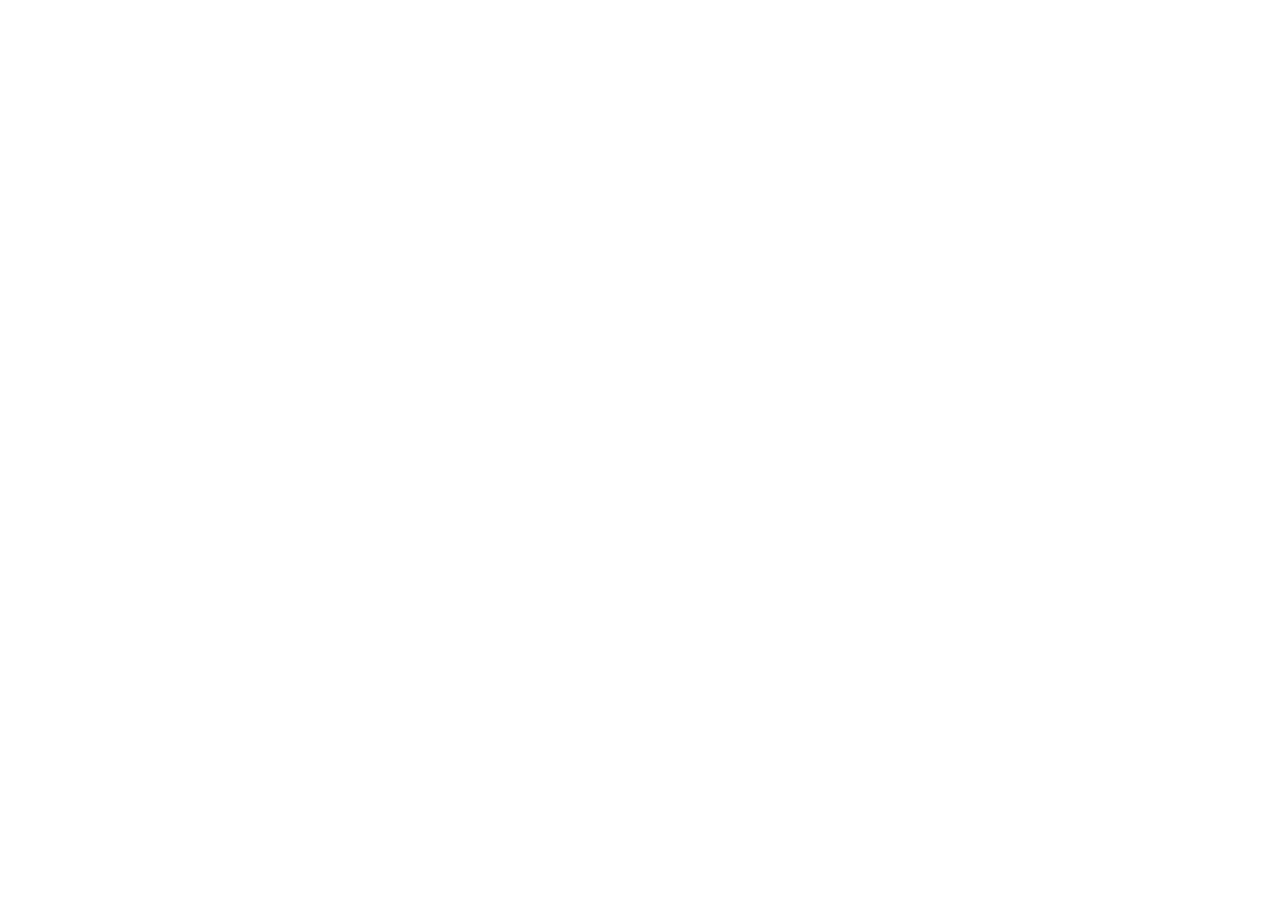
==== commit 8fbe5cb0: "Point metro map to its new standalone site - Project card now links to https://nchand02.github.io/be" ====
--- a/bengaluru-metro/index.html
+++ b/bengaluru-metro/index.html
@@ -3,658 +3,13 @@
 <head>
 <meta charset="utf-8">
 <meta name="viewport" content="width=device-width, initial-scale=1">
-<title>Bengaluru Namma Metro — Current &amp; Future Network Map (Nov 2026)</title>
-<meta name="description" content="Interactive map of Bengaluru Namma Metro: operational, under-construction, approved and proposed lines with colour coding, station details and a 2011–2032 timeline. Status as of 13 Nov 2026.">
-<meta name="author" content="Navdeep Singh Chander">
-<link rel="canonical" href="https://nchand02.github.io/bio/bengaluru-metro/">
-<meta property="og:type" content="article">
-<meta property="og:title" content="Bengaluru Namma Metro — Current &amp; Future Network Map">
-<meta property="og:description" content="Every line, every status, every target date — Purple, Green, Yellow, Pink, Blue, Orange, Grey, Red and Phase 4 proposals on one interactive map, with a 2011–2032 timeline.">
-<meta property="og:url" content="https://nchand02.github.io/bio/bengaluru-metro/">
-<meta property="og:image" content="https://nchand02.github.io/bio/bengaluru-metro/preview.png">
-<meta property="og:image:width" content="1200">
-<meta property="og:image:height" content="630">
-<meta name="twitter:card" content="summary_large_image">
-<link rel="icon" type="image/svg+xml" href="data:image/svg+xml,<svg xmlns='http://www.w3.org/2000/svg' viewBox='0 0 100 100'><text y='.9em' font-size='90'>🚇</text></svg>">
-<style>
-:root{--bg:#f6f5f2;--card:#fff;--ink:#1d2329;--muted:#5f6b76;--line:#e3e1dc}
-*{box-sizing:border-box}
-body{margin:0;font-family:-apple-system,BlinkMacSystemFont,"Segoe UI",Roboto,Helvetica,Arial,sans-serif;background:var(--bg);color:var(--ink);-webkit-text-size-adjust:100%}
-header{padding:16px 14px 8px;max-width:1100px;margin:0 auto}
-h1{font-size:20px;margin:0 0 4px;line-height:1.25}
-h2{font-size:16px;margin:0 0 10px}
-.sub{color:var(--muted);font-size:13px;line-height:1.45}
-main{max-width:1100px;margin:0 auto;padding:0 10px 40px}
-.mapwrap{position:relative;height:min(68vh,660px);min-height:380px;background:#fbfaf7;border:1px solid var(--line);border-radius:14px;overflow:hidden;touch-action:none}
-svg#map{width:100%;height:100%;display:block;cursor:grab;user-select:none;-webkit-user-select:none;touch-action:none}
-svg#map:active{cursor:grabbing}
-.zoom{position:absolute;right:8px;top:8px;display:flex;flex-direction:column;gap:6px;z-index:3}
-.zoom button{min-width:40px;height:34px;border-radius:10px;border:1px solid var(--line);background:#fff;font-size:14px;font-weight:600;color:var(--ink);box-shadow:0 1px 3px rgba(0,0,0,.08);cursor:pointer;padding:0 8px}
-.badge{position:absolute;left:8px;top:8px;background:rgba(255,255,255,.94);border:1px solid var(--line);border-radius:10px;padding:6px 9px;font-size:12px;line-height:1.35;z-index:3;max-width:62%;pointer-events:none}
-.badge b{font-size:13px}
-.hint{position:absolute;left:8px;bottom:8px;font-size:11px;color:var(--muted);background:rgba(255,255,255,.88);padding:3px 7px;border-radius:8px;z-index:3;pointer-events:none}
-.tip{position:absolute;z-index:5;background:#fff;border:1px solid var(--line);border-radius:12px;box-shadow:0 6px 20px rgba(0,0,0,.14);padding:10px 12px;font-size:13px;line-height:1.4;max-width:270px;display:none}
-.tip .t{font-weight:700;margin-bottom:4px}
-.tip .row{display:flex;gap:6px;align-items:flex-start;margin-top:3px}
-.tip .x{position:absolute;right:6px;top:3px;border:0;background:none;font-size:18px;color:var(--muted);cursor:pointer}
-.dot{display:inline-block;width:10px;height:10px;border-radius:50%;flex:0 0 10px;margin-top:4px}
-.card{background:var(--card);border:1px solid var(--line);border-radius:14px;padding:12px 14px;margin-top:10px}
-.timebar{display:flex;align-items:center;gap:10px}
-.timebar button{width:40px;height:40px;border-radius:50%;border:1px solid var(--line);background:#fff;font-size:15px;cursor:pointer;flex:0 0 40px}
-.timebar input{flex:1;accent-color:#1d2329;height:28px}
-.ticks{display:flex;justify-content:space-between;font-size:11px;color:var(--muted);margin:2px 50px 0 50px}
-.yr{display:flex;justify-content:space-between;align-items:baseline;flex-wrap:wrap;gap:6px;margin-bottom:6px}
-.yr .big{font-size:18px;font-weight:700}
-.yr .km{font-size:13px;color:var(--muted)}
-.chip{display:inline-flex;align-items:center;gap:6px;border:1px solid var(--line);background:#fff;border-radius:999px;padding:6px 11px;font-size:13px;margin:0 6px 7px 0;cursor:pointer;color:var(--ink)}
-.chip.sel{border-color:#1d2329;box-shadow:inset 0 0 0 1px #1d2329;font-weight:600}
-.chip.small{font-size:12px;padding:5px 10px}
-.chip.on{background:#1d2329;color:#fff;border-color:#1d2329}
-.legend{display:flex;flex-wrap:wrap;gap:6px 14px;font-size:12px;color:var(--muted);margin-top:4px}
-.legend span{display:inline-flex;align-items:center;gap:6px}
-table{border-collapse:collapse;width:100%;font-size:13px}
-th,td{text-align:left;padding:7px 6px;border-bottom:1px solid var(--line);vertical-align:top}
-th{font-size:12px;color:var(--muted);font-weight:600}
-.tablewrap{overflow-x:auto}
-.kv{display:grid;grid-template-columns:110px 1fr;gap:6px 10px;font-size:13px;line-height:1.45}
-.kv div:nth-child(odd){color:var(--muted)}
-.tl{list-style:none;margin:0;padding:0}
-.tl li{display:flex;gap:10px;padding:8px 0;border-bottom:1px solid var(--line);font-size:13px;line-height:1.4;cursor:pointer}
-.tl li:last-child{border-bottom:0}
-.tl .d{flex:0 0 98px;font-weight:600}
-.tl .tag{font-size:11px;border-radius:6px;padding:1px 6px;margin-left:6px;white-space:nowrap}
-.tag.done{background:#e8f4ec;color:#1b6b39}.tag.now{background:#fde7f0;color:#a3245c}.tag.target{background:#e8effa;color:#1e4f96}.tag.pending{background:#f0eeea;color:#5f6b76}
-.note{font-size:12px;color:var(--muted);line-height:1.5}
-.note a{color:#1e4f96}
-.pill{font-size:11px;border-radius:6px;padding:1px 6px;background:#f0eeea;color:#5f6b76;white-space:nowrap}
-.grid2{display:grid;grid-template-columns:1fr;gap:10px}
-@media(max-width:600px){.zoom button{height:30px;min-width:36px;font-size:12px}.badge{font-size:11px}}
-@media(min-width:900px){.grid2{grid-template-columns:1fr 1fr}.mapwrap{height:min(74vh,720px)}}
-</style>
+<title>Moved: Bengaluru Namma Metro — Network Map</title>
+<link rel="canonical" href="https://nchand02.github.io/bengaluru-metro-map/">
+<meta http-equiv="refresh" content="0; url=https://nchand02.github.io/bengaluru-metro-map/">
+<meta name="robots" content="noindex,follow">
+<meta http-equiv="Content-Security-Policy" content="default-src 'none'; base-uri 'none'; form-action 'none'">
 </head>
 <body>
-<header>
-  <h1>Bengaluru Namma Metro — current &amp; future network</h1>
-  <div class="sub" style="margin-bottom:6px">By <a href="../" style="color:#1e4f96">Navdeep Singh Chander</a> · Updated 13 Nov 2026 · <b>Unofficial</b> — not affiliated with BMRCL. Check BMRCL announcements before planning travel.</div>
-  <div class="sub">Status as of <b>13 Nov 2026</b>. Line names and colours follow BMRCL usage; the Hosahalli–Kadabagere line has no confirmed colour (shown grey). Drag the timeline to see how the network grew and how it is planned to grow. Future dates are official targets, and past targets have often slipped.</div>
-</header>
-<main>
-  <div class="mapwrap" id="wrap">
-    <svg id="map" aria-label="Bengaluru metro map"></svg>
-    <div class="badge" id="badge"></div>
-    <div class="zoom">
-      <button id="zin" aria-label="Zoom in">+</button>
-      <button id="zout" aria-label="Zoom out">−</button>
-      <button id="fitCity">City</button>
-      <button id="fitRegion">Region</button>
-    </div>
-    <div class="hint">Pinch/drag to explore · tap a line or station</div>
-    <div class="tip" id="tip"><button class="x" id="tipx" aria-label="Close">×</button><div id="tipc"></div></div>
-  </div>
-
-  <div class="card">
-    <div class="yr"><span class="big" id="ylabel"></span><span class="km" id="kmlabel"></span></div>
-    <div class="timebar">
-      <button id="play" aria-label="Play timeline">▶</button>
-      <input type="range" id="year" min="2011" max="2032" step="0.01">
-      <button id="today" aria-label="Back to today" style="font-size:11px;font-weight:600">Now</button>
-    </div>
-    <div class="ticks"><span>2011</span><span>2016</span><span>2021</span><span>2026</span><span>2032</span></div>
-  </div>
-
-  <div class="card">
-    <div id="chips"></div>
-    <div style="margin-top:2px">
-      <span class="chip small on" id="optPlanned">Planned lines</span>
-      <span class="chip small on" id="optP4">Phase 4 proposals</span>
-      <span class="chip small" id="optNames">All station names</span>
-    </div>
-    <div class="legend" id="legend"></div>
-  </div>
-
-  <div class="card" id="info"></div>
-
-  <div class="grid2">
-    <div class="card">
-      <h2>Timeline</h2>
-      <ul class="tl" id="tl"></ul>
-      <div class="note" style="margin-top:6px">Tap a row to jump the map to that date.</div>
-    </div>
-    <div class="card">
-      <h2>How to read this map</h2>
-      <div class="note">
-        <p style="margin-top:0"><b>Accuracy.</b> Operational and under-construction stations are plotted at their approximate real positions (within a few hundred metres). For the Orange, Grey and Red lines and the Phase 4 proposals, only key stations are shown and the route is indicative, because final station lists and alignments are still being changed.</p>
-        <p><b>Background.</b> The map has no street tiles because this page cannot load external map images. Outer Ring Road, NICE Road (approximate), main lakes and parks are drawn for orientation.</p>
-        <p><b>Timeline.</b> Past dates are the dates public service started. Future dates are the latest official targets reported as of Nov 2026; "projected" lengths assume those targets are met. The km counter adds section lengths, adjusted so it matches the official totals (73.81 km in Oct 2023, 76.95 km in Nov 2024, 96.1 km in Aug 2025, 103.6 km from 14 Nov 2026). Future totals can differ by 1–2 km from official figures. Interchange stations are counted once.</p>
-        <p><b>Pink Line.</b> PM inauguration of the elevated section is scheduled for 13 Nov 2026 (about 12:45 PM) and public service starts at 6 am on 14 Nov 2026. The map's “Now” view counts it as open.</p>
-      </div>
-    </div>
-  </div>
-
-  <div class="card">
-    <h2>Sources</h2>
-    <div class="note" id="sources"></div>
-  </div>
-  <div class="note" style="text-align:center;margin-top:16px"><a href="../" style="color:#1e4f96">← Back to Navdeep Singh Chander's profile</a></div>
-</main>
-
-<script>
-(function(){
-"use strict";
-const TODAY=2026.87;
-const K=108.47,KY=110.57,LON0=77.6,LAT0=13.0;
-const prj=(lat,lon)=>[(lon-LON0)*K,(LAT0-lat)*KY];
-const NS='http://www.w3.org/2000/svg';
-function el(tag,attrs,parent){const e=document.createElementNS(NS,tag);if(attrs)for(const k in attrs)e.setAttribute(k,attrs[k]);if(parent)parent.appendChild(e);return e;}
-function h(s){return String(s).replace(/[&<>"]/g,c=>({'&':'&amp;','<':'&lt;','>':'&gt;','"':'&quot;'}[c]));}
-
-/* ---------------- LINES ---------------- */
-const LINES={
- purple:{name:'Purple Line',short:'Purple',color:'#8B2F97',route:'Whitefield (Kadugodi) ↔ Challaghatta',len:'43.5 km',st:'37',
-  status:'Operational. Full line open since 9 Oct 2023.',when:'First section opened 20 Oct 2011',
-  ic:'Majestic (Green) · MG Road (Pink, 2027) · KR Puram / Krishnarajapura (Blue, 2027) · Sir M. Visvesvaraya / KR Circle (Red, proposed) · Mysuru Road (Orange, 2031) · Hosahalli (Grey, 2031)',
-  note:'East–West corridor. Challaghatta–Bidadi (~15.6 km) and KR Puram–Hoskote (~16 km) extensions are only proposals.'},
- green:{name:'Green Line',short:'Green',color:'#18A04A',route:'Madavara ↔ Silk Institute',len:'≈33.5 km',st:'32',
-  status:'Operational. Last extension (Nagasandra–Madavara) opened 7 Nov 2024.',when:'First section opened 1 Mar 2014',
-  ic:'Majestic (Purple) · RV Road (Yellow) · JP Nagar (Orange, 2031) · Peenya (Orange, 2031)',
-  note:'North–South corridor. Madavara–Tumakuru (~59.9 km) and Silk Institute–Harohalli (~21.7 km) extensions are proposals only (not approved).'},
- yellow:{name:'Yellow Line',short:'Yellow',color:'#E8B800',route:'Rashtreeya Vidyalaya (RV) Road ↔ Delta Electronics Bommasandra',len:'19.15 km',st:'16',
-  status:'Operational since 11 Aug 2025 (inaugurated 10 Aug 2025).',when:'Aug 2025',
-  ic:'RV Road (Green) · Jayadeva Hospital (Pink) · Central Silk Board (Blue, 2027)',
-  note:'Serves Electronic City along Hosur Road. Bommasandra–Attibele (~11 km) extension: feasibility study done, not approved.'},
- pink:{name:'Pink Line',short:'Pink',color:'#E8458B',route:'Kalena Agrahara ↔ Nagawara',len:'21.25 km (sources also say 21.26 km)',st:'18 (6 elevated + 12 underground)',
-  status:'Elevated Kalena Agrahara–Tavarekere (7.5 km, 6 stations): CMRS safety clearance 28 Oct 2026; PM inauguration scheduled 13 Nov 2026 (~12:45 PM); public service from 14 Nov 2026. Underground Dairy Circle–Nagawara (13.76 km, 12 stations): trial runs planned from Nov 2026.',
-  when:'Underground section target: Mar 2027 (state minister) to May 2027 (BMRCL, as reported)',
-  ic:'Jayadeva Hospital (Yellow) · MG Road (Purple) · Nagawara (Blue) · JP Nagar 4th Phase (Orange) · Dairy Circle (Red, proposed)',
-  note:'Longest underground stretch in the network. Earlier deadlines (2020, Dec 2025, May 2026, Aug 2026) were missed.'},
- blue:{name:'Blue Line (ORR–Airport)',short:'Blue',color:'#1F6FD1',route:'Central Silk Board ↔ Kempegowda Int\'l Airport',len:'58.19 km',st:'30 (13 in Phase 2A + 17 in Phase 2B)',
-  status:'Under construction. Mainline trial runs started in Nov 2026 (Baiyappanahalli depot → KR Puram → Doddanekundi).',
-  when:'Silk Board–KR Puram: mid-2027 (≈May 2027) · Hebbal–Airport: Sep 2027 · KR Puram–Hebbal: early 2028 · Full line: Mar 2028',
-  ic:'Central Silk Board (Yellow) · KR Puram / Krishnarajapura (Purple) · Nagawara (Pink) · Hebbal (Orange, Red) · Kempapura (Orange) · Ibbaluru (Red)',
-  note:'Section lengths 19.75 + 11 + 27.44 km as stated by the state government; other sources split it differently. Earlier targets of Jun 2026 and Dec 2026 for Silk Board–KR Puram slipped. Treat 2027–28 dates as targets, not commitments.'},
- orange:{name:'Orange Line (Phase 3)',short:'Orange',color:'#F07C1B',route:'JP Nagar 4th Phase ↔ Kempapura (via ORR West and Hebbal)',len:'32.15 km',st:'22',
-  status:'Approved by Union Cabinet (Aug 2024). JICA loan signed Mar 2026. Land acquisition in progress; main civil work has not started.',
-  when:'Target May 2031 (original target 2029)',
-  ic:'JP Nagar 4th Phase (Pink) · Jaya Prakash Nagar (Green) · Mysuru Road (Purple) · Sumanahalli Cross (Grey) · Peenya (Green) · Hebbal (Blue, Red) · Kempapura (Blue)',
-  note:'Road design revised in Oct 2026 to about 10 km of double-decker (road + metro) plus flyovers, replacing the earlier 37 km double-decker plan. Civil tenders for the southern packages are at bidding stage. Route drawn here is indicative; only interchange stations shown (names as per the published station list).'},
- grey:{name:'Grey Line (Phase 3)',short:'Grey',color:'#7D838B',route:'Hosahalli ↔ Kadabagere (Magadi Road)',len:'12.5 km',st:'9',
-  status:'Approved with Phase 3 (Aug 2024). Detailed design consultant appointed (Mar 2025); pre-construction.',when:'Target May 2031 (with Phase 3)',
-  ic:'Hosahalli (Purple) · Sumanahalli Cross (Orange)',note:'Colour not officially confirmed — called Grey Line in some sources and Silver Line in others. A Kadabagere–Tavarekere (Magadi Road) extension (~6.6 km) is at DPR stage. Route drawn here is indicative; only key stations shown.'},
- red:{name:'Red Line (Phase 3A)',short:'Red',color:'#D42A2A',route:'Sarjapur ↔ Hebbal (via Koramangala, Dairy Circle, KR Circle)',len:'36.59 km in state-approved DPR (revised DPR ≈37.8 km); ≈14.45 km underground',st:'28 (17 elevated + 11 underground); one recent table shows 27',
-  status:'Approved by Karnataka cabinet (6 Dec 2024). Revised DPR is with the Union government; MoHUA has said it cannot give a timeline for approval.',
-  when:'No official date. About 5.5 years of construction after approval.',
-  ic:'Iblur (Blue) · Dairy Circle (Pink) · KR Circle (Purple) · Hebbal (Blue, Orange)',note:'Route drawn here is indicative; only key stations shown.'},
- p4:{name:'Phase 4 proposals',short:'Phase 4',color:'#4E5A65',route:'Eight suburban extensions / new line',len:'≈215 km combined',st:'—',
-  status:'Proposals only (feasibility or DPR stage). None is finalised, approved or funded.',when:'No dates',ic:'—',
-  note:'Madavara–Tumakuru ~59.9 km (feasibility + DPR done) · Kalena Agrahara–Kadugodi Tree Park ~69 km via Jigani, Attibele, Sarjapur Road (feasibility in progress; branch to Anekal proposed) · Silk Institute–Harohalli ~21.7 km · KR Puram–Hoskote ~16 km via Budigere Cross · Challaghatta–Bidadi ~15.6 km · Doddajala–Devanahalli ~13.6 km · Bommasandra–Attibele ~11 km (feasibility done for these five) · Kadabagere–Tavarekere (Magadi Rd) ~6.6 km (DPR stage). The state is also backing RRTS corridors, which may replace some intercity metro proposals.'}
-};
-const ORDER=['purple','green','yellow','pink','blue','orange','grey','red','p4'];
-
-/* ---------------- SEGMENTS ----------------
- status: op | uc (under construction) | ap (approved) | aw (awaiting approval) | pr (proposed)
- open: decimal year service started; target: decimal year of official target (for projection)
-*/
-const S=[
- {id:'pu1',line:'purple',name:'Baiyappanahalli – MG Road (Reach 1)',km:6.7,open:2011.80,dateL:'20 Oct 2011',status:'op',pts:[
-  ['Baiyappanahalli',12.9907,77.6525],['Swami Vivekananda Road',12.9859,77.6449],['Indiranagar',12.9783,77.6387],['Halasuru',12.9758,77.6265],['Trinity',12.9730,77.6170],['MG Road',12.9755,77.6067]]},
- {id:'pu2',line:'purple',name:'Mysuru Road – Magadi Road (Reach 2)',km:6.4,open:2015.88,dateL:'16 Nov 2015',status:'op',pts:[
-  ['Magadi Road',12.9757,77.5552],['Hosahalli',12.9741,77.5456],['Vijayanagar',12.9709,77.5373],['Attiguppe',12.9619,77.5335],['Deepanjali Nagar',12.9520,77.5370],['Mysuru Road',12.9466,77.5301]]},
- {id:'pu3',line:'purple',name:'MG Road – Magadi Road (underground)',km:5.12,open:2016.33,dateL:'30 Apr 2016',status:'op',pts:[
-  ['MG Road',12.9755,77.6067],['Cubbon Park',12.9810,77.5970],['Dr. B.R. Ambedkar (Vidhana Soudha)',12.9797,77.5927],['Sir M. Visvesvaraya (Central College)',12.9744,77.5839],['Majestic',12.9757,77.5728],['City Railway Station',12.9758,77.5663],['Magadi Road',12.9757,77.5552]]},
- {id:'pu4',line:'purple',name:'Mysuru Road – Kengeri',km:7.5,open:2021.66,dateL:'30 Aug 2021',status:'op',pts:[
-  ['Mysuru Road',12.9466,77.5301],['Pantharapalya–Nayandahalli',12.9420,77.5212],['Rajarajeshwari Nagar',12.9365,77.5193],['Jnanabharathi',12.9354,77.5121],['Pattanagere',12.9246,77.4985],['Kengeri Bus Terminal',12.9170,77.4880],['Kengeri',12.9080,77.4766]]},
- {id:'pu5',line:'purple',name:'KR Puram – Whitefield (Kadugodi)',km:13.71,open:2023.23,dateL:'26 Mar 2023',status:'op',pts:[
-  ['KR Puram',13.0001,77.6777],['Singayyanapalya',12.9963,77.6930],['Garudacharapalya',12.9935,77.7030],['Hoodi',12.9887,77.7114],['Seetharampalya',12.9809,77.7088],['Kundalahalli',12.9776,77.7158],['Nallurhalli',12.9765,77.7247],['Sri Sathya Sai Hospital',12.9811,77.7276],['Pattandur Agrahara',12.9877,77.7381],['Kadugodi Tree Park',12.9857,77.7469],['Hopefarm Channasandra',12.9873,77.7539],['Whitefield (Kadugodi)',12.9956,77.7579]]},
- {id:'pu6',line:'purple',name:'Baiyappanahalli – KR Puram',km:2.1,open:2023.77,dateL:'9 Oct 2023',status:'op',pts:[
-  ['Baiyappanahalli',12.9907,77.6525],['Benniganahalli',12.9910,77.6630],['KR Puram',13.0001,77.6777]]},
- {id:'pu7',line:'purple',name:'Kengeri – Challaghatta',km:2.05,open:2023.77,dateL:'9 Oct 2023',status:'op',pts:[
-  ['Kengeri',12.9080,77.4766],['Challaghatta',12.8977,77.4614]]},
-
- {id:'gr1',line:'green',name:'Sampige Road – Peenya Industry',km:9.91,open:2014.16,dateL:'1 Mar 2014',status:'op',pts:[
-  ['Mantri Square Sampige Road',12.9908,77.5707],['Srirampura',12.9965,77.5634],['Mahakavi Kuvempu Road',12.9984,77.5569],['Rajajinagar',13.0005,77.5496],['Mahalakshmi',13.0081,77.5487],['Sandal Soap Factory',13.0147,77.5539],['Yeshwanthpur',13.0233,77.5500],['Goraguntepalya',13.0285,77.5409],['Peenya',13.0330,77.5333],['Peenya Industry',13.0364,77.5254]]},
- {id:'gr2',line:'green',name:'Peenya Industry – Nagasandra',km:2.5,open:2015.33,dateL:'1 May 2015',status:'op',pts:[
-  ['Peenya Industry',13.0364,77.5254],['Jalahalli',13.0393,77.5196],['Dasarahalli',13.0436,77.5126],['Nagasandra',13.0480,77.5002]]},
- {id:'gr3',line:'green',name:'Sampige Road – Yelachenahalli',km:11.62,open:2017.46,dateL:'18 Jun 2017',status:'op',pts:[
-  ['Mantri Square Sampige Road',12.9908,77.5707],['Majestic',12.9757,77.5728],['Chickpete',12.9668,77.5747],['KR Market',12.9608,77.5746],['National College',12.9505,77.5737],['Lalbagh',12.9465,77.5800],['South End Circle',12.9382,77.5800],['Jayanagar',12.9295,77.5801],['RV Road',12.9216,77.5802],['Banashankari',12.9152,77.5737],['JP Nagar',12.9073,77.5730],['Yelachenahalli',12.8961,77.5702]]},
- {id:'gr4',line:'green',name:'Yelachenahalli – Silk Institute',km:6.29,open:2021.04,dateL:'15 Jan 2021',status:'op',pts:[
-  ['Yelachenahalli',12.8961,77.5702],['Konanakunte Cross',12.8890,77.5627],['Doddakallasandra',12.8846,77.5527],['Vajarahalli',12.8774,77.5444],['Thalaghattapura',12.8713,77.5386],['Silk Institute',12.8617,77.5300]]},
- {id:'gr5',line:'green',name:'Nagasandra – Madavara',km:3.14,open:2024.85,dateL:'7 Nov 2024',status:'op',pts:[
-  ['Nagasandra',13.0480,77.5002],['Manjunathanagara',13.0503,77.4945],['Chikkabidarakallu',13.0524,77.4877],['Madavara',13.0573,77.4728]]},
-
- {id:'ye1',line:'yellow',name:'RV Road – Bommasandra',km:19.15,open:2025.61,dateL:'11 Aug 2025',status:'op',pts:[
-  ['RV Road',12.9216,77.5802],['Ragigudda',12.9170,77.5875],['Jayadeva Hospital',12.9180,77.5995],['BTM Layout',12.9160,77.6105],['Central Silk Board',12.9176,77.6230],['Bommanahalli',12.9075,77.6265],['Hongasandra',12.8975,77.6305],['Kudlu Gate',12.8895,77.6385],['Singasandra',12.8810,77.6455],['Hosa Road',12.8735,77.6530],['Beratena Agrahara',12.8645,77.6600],['Electronic City',12.8505,77.6655],['Infosys Foundation Konappana Agrahara',12.8440,77.6720],['Huskur Road',12.8350,77.6800],['Biocon Hebbagodi',12.8250,77.6870],['Delta Electronics Bommasandra',12.8155,77.6940]]},
-
- {id:'pk1',line:'pink',name:'Kalena Agrahara – Tavarekere (elevated)',km:7.5,open:2026.87,dateL:'14 Nov 2026 (public service; PM inauguration scheduled 13 Nov)',status:'op',pts:[
-  ['Kalena Agrahara',12.8780,77.5975],['Hulimavu',12.8870,77.5990],['IIMB',12.8955,77.6003],['JP Nagar 4th Phase',12.9050,77.6005],['Jayadeva Hospital',12.9180,77.5995],['Tavarekere',12.9265,77.6010]]},
- {id:'pk2',line:'pink',name:'Dairy Circle – Nagawara (underground)',km:13.76,open:null,target:2027.3,dateL:'Mar–May 2027 (target)',status:'uc',pts:[
-  ['Tavarekere',12.9265,77.6010],['Dairy Circle',12.9370,77.6000],['Lakkasandra',12.9450,77.5990],['Langford Town',12.9550,77.6010],['Rashtriya Military School',12.9630,77.6040],['MG Road',12.9752,77.6075],['Shivajinagar',12.9857,77.6057],['Cantonment',12.9940,77.5995],['Pottery Town',13.0005,77.6110],['Tannery Road',13.0080,77.6180],['Venkateshpura',13.0170,77.6230],['Kadugundanahalli',13.0275,77.6230],['Nagawara',13.0400,77.6240]]},
-
- {id:'bl1',line:'blue',name:'Central Silk Board – KR Puram (Phase 2A)',km:19.75,open:null,target:2027.4,dateL:'Mid-2027 (target ≈May 2027)',status:'uc',pts:[
-  ['Central Silk Board',12.9176,77.6230],['HSR Layout',12.9205,77.6395],['Agara',12.9240,77.6490],['Ibbaluru',12.9235,77.6610],['Bellandur',12.9310,77.6780],['Kadubeesanahalli',12.9385,77.6960],['Kodibeesanahalli',12.9480,77.6985],['Marathahalli',12.9565,77.7010],['ISRO',12.9655,77.7005],['Doddanekundi',12.9760,77.6965],['DRDO Sports Complex',12.9850,77.6935],['Saraswathi Nagar',12.9925,77.6895],['KR Puram',13.0001,77.6777]]},
- {id:'bl2',line:'blue',name:'KR Puram – Hebbal (Phase 2B)',km:11,open:null,target:2028.1,dateL:'Early 2028 (target)',status:'uc',pts:[
-  ['KR Puram',13.0001,77.6777],['Kasturinagara',13.0050,77.6610],['Horamavu',13.0170,77.6555],['HRBR Layout',13.0215,77.6460],['Kalyan Nagar',13.0255,77.6395],['HBR Layout',13.0330,77.6315],['Nagawara',13.0400,77.6240],['Veerannapalya',13.0435,77.6135],['Kempapura',13.0470,77.6020],['Hebbal',13.0440,77.5910]]},
- {id:'bl3',line:'blue',name:'Hebbal – Airport (Phase 2B)',km:27.44,open:null,target:2027.7,dateL:'Sep 2027 (target)',status:'uc',pts:[
-  ['Hebbal',13.0440,77.5910],['Kodigehalli',13.0590,77.5880],['Jakkur Cross',13.0760,77.5930],['Yelahanka',13.0990,77.5960],['Bagalur Cross',13.1350,77.6130],['Bettahalasuru',13.1600,77.6290],['Doddajala',13.1850,77.6600],['Airport City',13.2040,77.6880],['KIAL Terminals',13.1990,77.7068]]},
-
- {id:'or1',line:'orange',name:'JP Nagar 4th Phase – Kempapura',km:32.15,open:null,target:2031.4,dateL:'May 2031 (target)',status:'ap',pts:[
-  ['JP Nagar 4th Phase',12.9050,77.6005],[null,12.9035,77.5880],['JP Nagar',12.9073,77.5730],[null,12.9160,77.5560],[null,12.9230,77.5465],[null,12.9300,77.5410],[null,12.9380,77.5350],['Mysuru Road',12.9466,77.5301],[null,12.9580,77.5130],[null,12.9720,77.5085],[null,12.9800,77.5100],['Sumanahalli Cross',12.9890,77.5115],[null,12.9980,77.5150],[null,13.0070,77.5200],[null,13.0180,77.5270],['Peenya',13.0330,77.5333],[null,13.0400,77.5480],[null,13.0440,77.5560],[null,13.0430,77.5720],['Hebbal',13.0440,77.5910],['Kempapura',13.0470,77.6020]]},
- {id:'gy1',line:'grey',name:'Hosahalli – Kadabagere',km:12.5,open:null,target:2031.4,dateL:'May 2031 (target)',status:'ap',pts:[
-  ['Hosahalli',12.9741,77.5456],[null,12.9800,77.5350],[null,12.9860,77.5230],['Sumanahalli Cross',12.9890,77.5115],[null,12.9950,77.4900],[null,13.0040,77.4720],['Kadabagere',13.0190,77.4420]]},
- {id:'rd1',line:'red',name:'Sarjapur – Hebbal',km:36.59,open:null,target:null,dateL:'Not fixed — awaiting Union approval',status:'aw',pts:[
-  ['Sarjapur',12.8600,77.7860],[null,12.8800,77.7560],[null,12.9000,77.7200],[null,12.9120,77.6950],[null,12.9190,77.6750],['Ibbaluru',12.9235,77.6610],[null,12.9300,77.6420],['Koramangala',12.9350,77.6250],[null,12.9365,77.6100],['Dairy Circle',12.9370,77.6000],[null,12.9450,77.5950],[null,12.9620,77.5940],['KR Circle',12.9744,77.5839],[null,12.9900,77.5850],[null,13.0140,77.5840],[null,13.0300,77.5880],['Hebbal',13.0440,77.5910]]},
-
- {id:'x1',line:'p4',name:'Madavara – Tumakuru (feasibility + DPR done)',km:59.9,open:null,target:null,dateL:'Proposal — no date',status:'pr',pts:[
-  ['Madavara',13.0573,77.4728],[null,13.0750,77.4300],['Nelamangala',13.0980,77.3930],[null,13.1600,77.3300],[null,13.2500,77.2600],['Tumakuru',13.3392,77.1013]]},
- {id:'x2',line:'p4',name:'Challaghatta – Bidadi (feasibility done)',km:15.6,open:null,target:null,dateL:'Proposal — no date',status:'pr',pts:[
-  ['Challaghatta',12.8977,77.4614],[null,12.8600,77.4300],['Bidadi',12.7970,77.3840]]},
- {id:'x3',line:'p4',name:'Silk Institute – Harohalli (feasibility done)',km:21.7,open:null,target:null,dateL:'Proposal — no date',status:'pr',pts:[
-  ['Silk Institute',12.8617,77.5300],[null,12.8000,77.5100],[null,12.7400,77.4900],['Harohalli',12.6820,77.4740]]},
- {id:'x4',line:'p4',name:'Bommasandra – Attibele (feasibility done)',km:11,open:null,target:null,dateL:'Proposal — no date',status:'pr',pts:[
-  ['Delta Electronics Bommasandra',12.8155,77.6940],[null,12.8000,77.7200],['Attibele',12.7790,77.7720]]},
- {id:'x5',line:'p4',name:'KR Puram – Hoskote (feasibility done)',km:16,open:null,target:null,dateL:'Proposal — no date',status:'pr',pts:[
-  ['KR Puram',13.0001,77.6777],[null,13.0150,77.7100],['Budigere Cross',13.0400,77.7400],[null,13.0550,77.7700],['Hoskote',13.0700,77.7980]]},
- {id:'x6',line:'p4',name:'Kalena Agrahara – Kadugodi Tree Park (feasibility in progress)',km:69,open:null,target:null,dateL:'Proposal — no date',status:'pr',pts:[
-  ['Kalena Agrahara',12.8780,77.5975],['Bannerghatta',12.8000,77.5770],['Jigani',12.7840,77.6380],['Attibele',12.7790,77.7720],['Sarjapur',12.8600,77.7860],['Dommasandra',12.8800,77.7560],['Varthur Kodi',12.9530,77.7360],['Kadugodi Tree Park',12.9857,77.7469]]},
- {id:'x7',line:'p4',name:'Doddajala – Devanahalli (feasibility done)',km:13.6,open:null,target:null,dateL:'Proposal — no date',status:'pr',pts:[
-  ['Doddajala',13.1850,77.6600],[null,13.2150,77.6850],['Devanahalli',13.2470,77.7120]]},
- {id:'x8',line:'p4',name:'Kadabagere – Tavarekere, Magadi Rd (DPR stage)',km:6.6,open:null,target:null,dateL:'Proposal — no date',status:'pr',pts:[
-  ['Kadabagere',13.0190,77.4420],[null,13.0080,77.4130],['Tavarekere (Magadi Rd)',12.9960,77.3880]]}
-];
-const SEGI={};S.forEach(s=>SEGI[s.id]=s);
-const ALT={'Majestic':'Official: Nadaprabhu Kempegowda Station, Majestic','City Railway Station':'Official: Krantivira Sangolli Rayanna Railway Station','Hosahalli':'Official: Sri Balagangadharanatha Swamiji Station, Hosahalli','RV Road':'Official: Rashtreeya Vidyalaya Road','JP Nagar':'Official: Jaya Prakash Nagar','KR Market':'Official: Krishna Rajendra Market','KR Puram':'Official: Krishnarajapura','Tavarekere':'Also called Swagath Cross','Kalena Agrahara':'Formerly Gottigere','Rashtriya Military School':'Also listed as National Military School','Cantonment':'Cantonment Railway Station','Hebbal':'Also spelt Hebbala','DRDO Sports Complex':'Listed as Bagmane Developers – DRDO Sports Complex','Kadugundanahalli':'Also spelt Kadugondanahalli','Tavarekere (Magadi Rd)':'Village on Magadi Road — not the Pink Line station'};
-const STLABEL={op:'Operational',uc:'Under construction',ap:'Approved',aw:'Awaiting approval',pr:'Proposed'};
-const FUTURE_LINES={orange:1,grey:1,red:1,p4:1};
-const TERMINALS=new Set(['Whitefield (Kadugodi)','Challaghatta','Madavara','Silk Institute','Delta Electronics Bommasandra','Kalena Agrahara','Nagawara','KIAL Terminals','Kadabagere','Sarjapur','Tumakuru','Bidadi','Harohalli','Attibele','Hoskote','Devanahalli','Tavarekere (Magadi Rd)','Tavarekere','Central Silk Board','Kempapura','Hebbal','RV Road','JP Nagar 4th Phase']);
-
-/* ---------------- GEO CONTEXT ---------------- */
-const LAKES=[[12.9365,77.6640,2.2,0.9],[12.9430,77.7380,1.0,0.55],[13.0455,77.5830,0.55,0.45],[12.9830,77.6205,0.5,0.4],[12.9090,77.6155,0.6,0.45],[12.9220,77.6430,0.4,0.3],[13.0400,77.5680,0.35,0.3],[13.0960,77.5870,0.7,0.5]];
-const PARKS=[[12.9763,77.5929,0.85,0.6],[12.9507,77.5848,0.6,0.55],[12.8000,77.5770,2.6,2.0]];
-const ORR=[[12.9176,77.6230],[12.9225,77.6450],[12.9235,77.6600],[12.9290,77.6790],[12.9420,77.6975],[12.9560,77.7015],[12.9760,77.6975],[12.9985,77.6700],[13.0120,77.6600],[13.0300,77.6350],[13.0410,77.6230],[13.0440,77.5910],[13.0430,77.5600],[13.0285,77.5409],[13.0120,77.5280],[12.9890,77.5120],[12.9610,77.5110],[12.9466,77.5301],[12.9300,77.5410],[12.9160,77.5560],[12.9073,77.5730],[12.9100,77.5880],[12.9180,77.5995],[12.9160,77.6105],[12.9176,77.6230]];
-const NICE=[[13.0560,77.4700],[13.0200,77.4580],[12.9900,77.4560],[12.9500,77.4680],[12.9150,77.4800],[12.8850,77.5050],[12.8700,77.5300],[12.8650,77.5650],[12.8680,77.5960],[12.8550,77.6300],[12.8420,77.6600]];
-const LOCS=[['Whitefield',12.9700,77.7520],['Electronic City',12.8440,77.6480],['Yelahanka',13.1050,77.5780],['Kengeri',12.9050,77.4950],['Peenya',13.0420,77.5330],['Koramangala',12.9300,77.6250],['Jayanagar',12.9280,77.5650],['Hebbal',13.0560,77.5960],['Marathahalli',12.9560,77.7150],['Kempegowda Int\'l Airport',13.2150,77.7100],['Nelamangala',13.1100,77.3930],['Hoskote',13.0820,77.7980],['Bidadi',12.7850,77.3840],['Harohalli',12.6700,77.4740],['Attibele',12.7660,77.7720],['Sarjapur',12.8480,77.7860],['Tumakuru',13.3500,77.1013],['Bannerghatta NP',12.7800,77.5770],['Majestic',12.9690,77.5600]];
-
-/* ---------------- SVG BUILD ---------------- */
-const svg=document.getElementById('map');
-const wrap=document.getElementById('wrap');
-const root=el('g',null,svg);
-const gGeo=el('g',null,root),gLines=el('g',null,root),gHit=el('g',null,root),gSt=el('g',null,root),gStHit=el('g',null,root),gLab=el('g',null,root);
-const pathD=a=>'M'+a.map(p=>{const q=prj(p[0],p[1]);return q[0].toFixed(3)+','+q[1].toFixed(3);}).join('L');
-
-const geoEls=[];
-PARKS.forEach(p=>{const c=prj(p[0],p[1]);el('ellipse',{cx:c[0],cy:c[1],rx:p[3],ry:p[2]*0.8,fill:'#e4efdc'},gGeo);});
-LAKES.forEach(p=>{const c=prj(p[0],p[1]);el('ellipse',{cx:c[0],cy:c[1],rx:p[2],ry:p[3],fill:'#d3e6f2'},gGeo);});
-const orrP=el('path',{d:pathD(ORR),fill:'none',stroke:'#dcd6cc','stroke-linejoin':'round'},gGeo);geoEls.push([orrP,4,null]);
-const niceP=el('path',{d:pathD(NICE),fill:'none',stroke:'#e2dccf','stroke-linejoin':'round'},gGeo);geoEls.push([niceP,3,[8,5]]);
-// airport marker
-const kia=prj(13.1986,77.7066);
-const kiaM=el('rect',{x:kia[0]-0.9,y:kia[1]-0.6,width:1.8,height:1.2,rx:0.3,fill:'#eceae5',stroke:'#c9c4ba','stroke-width':0.08},gGeo);
-
-S.forEach(seg=>{
-  const d=pathD(seg.pts.map(p=>[p[1],p[2]]));
-  if(seg.line==='yellow') seg.casing=el('path',{d,fill:'none',stroke:'#9a7a00','stroke-linejoin':'round','stroke-linecap':'round'},gLines);
-  seg.path=el('path',{d,fill:'none',stroke:LINES[seg.line].color,'stroke-linejoin':'round','stroke-linecap':'round'},gLines);
-  seg.hit=el('path',{d,fill:'none',stroke:'#000','stroke-opacity':0,'stroke-linecap':'round','pointer-events':'stroke','data-seg':seg.id},gHit);
-});
-
-// stations
-const ST=[],stKey={};
-S.forEach(seg=>{seg.pts.forEach(p=>{if(!p[0])return;const k=seg.line+'|'+p[0];let s=stKey[k];
-  if(!s){s={name:p[0],line:seg.line,xy:prj(p[1],p[2]),segs:[]};stKey[k]=s;ST.push(s);} s.segs.push(seg);});});
-const GR=[];
-ST.forEach(s=>{let g=GR.find(g=>Math.hypot(g.xy[0]-s.xy[0],g.xy[1]-s.xy[1])<0.3);
-  if(!g){g={xy:s.xy.slice(),members:[],name:s.name};GR.push(g);} g.members.push(s);s.group=g;});
-GR.forEach((g,i)=>{
-  g.i=i;g.lines=[...new Set(g.members.map(m=>m.line))];
-  g.isX=g.lines.length>1;
-  g.term=g.members.some(m=>TERMINALS.has(m.name));
-  g.dot=el('circle',{cx:g.xy[0],cy:g.xy[1],fill:'#fff'},gSt);
-  g.hit=el('circle',{cx:g.xy[0],cy:g.xy[1],fill:'#000','fill-opacity':0,'data-g':i},gStHit);
-  g.lab=el('text',{'font-family':'-apple-system,BlinkMacSystemFont,Segoe UI,Roboto,Arial,sans-serif',fill:'#1d2329',stroke:'#fff','stroke-linejoin':'round','paint-order':'stroke','pointer-events':'none'},gLab);
-  g.lab.textContent=g.name;
-});
-const locEls=LOCS.map(l=>{const c=prj(l[1],l[2]);const t=el('text',{x:c[0],y:c[1],'text-anchor':'middle','font-style':'italic','font-family':'-apple-system,Segoe UI,Roboto,Arial,sans-serif',fill:'#8d9298',stroke:'#fbfaf7','paint-order':'stroke','pointer-events':'none'},gGeo);t.textContent=l[0];return {t,xy:c,name:l[0]};});
-const roadLabs=[].map(l=>{const c=prj(l[1],l[2]);const t=el('text',{x:c[0],y:c[1],'text-anchor':'middle','font-family':'-apple-system,Segoe UI,Roboto,Arial,sans-serif',fill:'#a39b8c',stroke:'#fbfaf7','paint-order':'stroke','pointer-events':'none','letter-spacing':'0.04em'},gGeo);t.textContent=l[0];return {t,xy:c};});
-
-/* ---------------- STATE ---------------- */
-let s=10,tx=0,ty=0,year=TODAY,selLine=null;
-const opt={planned:true,p4:true,names:false};
-const STY={op:{w:6,dash:null,o:1},proj:{w:5.5,dash:null,o:.5},uc:{w:5,dash:[9,6],o:.95},ap:{w:4.5,dash:[5,5],o:.9},aw:{w:4,dash:[0.1,7],o:.95},pr:{w:3,dash:[0.1,6],o:.85},fut:{w:3.5,dash:[4,6],o:.2}};
-function segState(seg,Y){
-  if(seg.open!=null&&seg.open<=Y+1e-6)return 'op';
-  if(Y<TODAY-0.01)return 'fut';
-  if(seg.target!=null&&seg.target<=Y+1e-6)return 'proj';
-  return seg.status;
-}
-
-/* ---------------- RENDER ---------------- */
-const mctx=document.createElement('canvas').getContext('2d');
-function tw(txt,px,bold){mctx.font=(bold?'600 ':'')+px+'px -apple-system,Segoe UI,Roboto,Arial,sans-serif';return mctx.measureText(txt).width;}
-
-function applyState(){
-  const Y=year;
-  S.forEach(seg=>{
-    const st=segState(seg,Y);seg.st=st;
-    let show=true;
-    if(st!=='op'&&st!=='proj'&&!opt.planned)show=false;
-    if(seg.line==='p4'&&!opt.p4)show=false;
-    seg.show=show;
-    const dim=selLine&&selLine!==seg.line;
-    const o=STY[st].o*(dim?0.18:1);
-    [seg.path,seg.casing].forEach(p=>{if(!p)return;p.style.display=show?'':'none';p.setAttribute('opacity',o);});
-    seg.hit.style.display=show?'':'none';
-  });
-  GR.forEach(g=>{
-    const segs=[];g.members.forEach(m=>m.segs.forEach(sg=>{if(sg.show)segs.push(sg);}));
-    g.show=segs.length>0;
-    g.live=segs.some(sg=>sg.st==='op'||sg.st==='proj');
-    const past=year<TODAY-0.01;
-    const showLines=new Set(segs.filter(sg=>!past||sg.st==='op').map(sg=>sg.line));
-    g.past=past;
-    g.xNow=showLines.size>1;
-    g.mainLine=segs.length?segs[0].line:g.lines[0];
-    const dim=selLine&&!showLines.has(selLine);
-    g.dim=dim;
-    [g.dot,g.hit].forEach(e=>e.style.display=g.show?'':'none');
-    g.dot.setAttribute('opacity',dim?0.2:(g.live?1:(past?0.25:0.85)));
-  });
-  sizes();counters();
-}
-
-function sizes(){
-  root.setAttribute('transform','translate('+tx+','+ty+') scale('+s+')');
-  const k=1/s;
-  S.forEach(seg=>{
-    const sty=STY[seg.st];const w=sty.w*(s<6?0.75:1);
-    seg.path.setAttribute('stroke-width',w*k);
-    seg.path.setAttribute('stroke-dasharray',sty.dash?sty.dash.map(v=>v*k).join(' '):'none');
-    if(seg.casing){seg.casing.setAttribute('stroke-width',(w+2)*k);seg.casing.setAttribute('stroke-dasharray',sty.dash?sty.dash.map(v=>v*k).join(' '):'none');}
-    seg.hit.setAttribute('stroke-width',18*k);
-  });
-  geoEls.forEach(([e,w,d])=>{e.setAttribute('stroke-width',w*k);e.setAttribute('stroke-dasharray',d?d.map(v=>v*k).join(' '):'none');});
-  const small=s<14;
-  GR.forEach(g=>{
-    let r,sw,stroke;
-    if(g.xNow){r=(small?4.2:5.5);sw=2;stroke='#1d2329';}
-    else{r=(small?2.4:3.4);sw=1.7;stroke=LINES[g.mainLine].color;if(g.mainLine==='yellow')stroke='#9a7a00';}
-    g.dot.setAttribute('r',r*k);g.dot.setAttribute('stroke',stroke);g.dot.setAttribute('stroke-width',sw*k);
-    g.dot.setAttribute('fill',g.live||g.xNow?'#fff':'#f7f6f3');
-    g.hit.setAttribute('r',Math.max(r+6,11)*k);
-  });
-  layoutLabels();
-}
-
-function layoutLabels(){
-  const k=1/s;const placed=[];
-  const fits=b=>{for(const p of placed){if(b[0]<p[2]&&b[2]>p[0]&&b[1]<p[3]&&b[3]>p[1])return false;}return true;};
-  // reserve dots of visible interchanges
-  GR.forEach(g=>{if(g.show&&g.xNow){const x=g.xy[0]*s,y=g.xy[1]*s;placed.push([x-5,y-5,x+5,y+5]);}});
-  const allNames=opt.names||s>=26;
-  const cand=GR.filter(g=>g.show&&!g.dim&&(!g.past||g.live)).map(g=>{
-    const pr=(g.xNow?3:0)+(g.term?2:0)+(g.live?1:0);
-    return {g,pr};
-  }).filter(c=>allNames||(s>=7.5&&c.pr>=3)||(s>=13&&c.pr>=2)||(s<7.5&&c.g.xNow&&c.g.term))
-    .sort((a,b)=>b.pr-a.pr);
-  GR.forEach(g=>g.lab.style.display='none');
-  const fs=(s<9?10:11);
-  cand.forEach(({g})=>{
-    const bold=g.xNow;const w=tw(g.name,fs,bold);const hgt=fs+2;
-    const x=g.xy[0]*s,y=g.xy[1]*s;const off=g.xNow?8:6;
-    const opts=[[x+off,y-hgt/2,'start'],[x-off-w,y-hgt/2,'end'],[x-w/2,y-off-hgt,'middle'],[x-w/2,y+off,'middle']];
-    for(const [bx,by,anc] of opts){
-      const b=[bx-1,by-1,bx+w+1,by+hgt+1];
-      if(fits(b)){placed.push(b);
-        const ax=anc==='start'?bx:anc==='end'?bx+w:bx+w/2;
-        g.lab.setAttribute('x',ax*k);g.lab.setAttribute('y',(by+hgt-3)*k);
-        g.lab.setAttribute('text-anchor',anc);g.lab.setAttribute('font-size',fs*k);
-        g.lab.setAttribute('font-weight',bold?'600':'400');g.lab.setAttribute('stroke-width',3*k);
-        g.lab.style.display='';break;}
-    }
-  });
-  // locality labels (lowest priority)
-  const showLoc=s<30;
-  locEls.forEach(l=>{
-    if(!showLoc){l.t.style.display='none';return;}
-    const fs2=10.5;const w=tw(l.name,fs2,false);const x=l.xy[0]*s,y=l.xy[1]*s;
-    const b=[x-w/2-1,y-fs2,x+w/2+1,y+3];
-    if(fits(b)){placed.push(b);l.t.style.display='';l.t.setAttribute('font-size',fs2*k);l.t.setAttribute('stroke-width',3*k);}
-    else l.t.style.display='none';
-  });
-  roadLabs.forEach(l=>{l.t.setAttribute('font-size',9.5*k);l.t.setAttribute('stroke-width',3*k);l.t.style.display=s>=7?'':'none';});
-}
-
-let raf=0;
-function setT(zoomed){
-  if(zoomed){if(!raf)raf=requestAnimationFrame(()=>{raf=0;sizes();});}
-  else root.setAttribute('transform','translate('+tx+','+ty+') scale('+s+')');
-  hideTip();
-}
-const clamp=v=>Math.max(1.6,Math.min(140,v));
-function zoomAt(px,py,f){const ns=clamp(s*f);const wx=(px-tx)/s,wy=(py-ty)/s;s=ns;tx=px-wx*s;ty=py-wy*s;setT(true);}
-const CITY=[12.81,13.215,77.45,77.80],REGION=[12.66,13.36,77.08,77.83];
-function fit(b){const r=svg.getBoundingClientRect();const a=prj(b[1],b[2]),c=prj(b[0],b[3]);const pad=18;
-  s=clamp(Math.min((r.width-2*pad)/(c[0]-a[0]),(r.height-2*pad)/(c[1]-a[1])));
-  tx=(r.width-(a[0]+c[0])*s)/2;ty=(r.height-(a[1]+c[1])*s)/2;sizes();hideTip();}
-
-/* ---------------- INTERACTION ---------------- */
-const ptrs=new Map();let down=null,moved=false,pinch=null;
-svg.addEventListener('pointerdown',e=>{
-  try{svg.setPointerCapture(e.pointerId);}catch(_){}
-  ptrs.set(e.pointerId,{x:e.clientX,y:e.clientY});
-  if(ptrs.size===1){down={x:e.clientX,y:e.clientY,t:e.target,tx,ty};moved=false;}
-  else if(ptrs.size===2){const [a,b]=[...ptrs.values()];pinch={d:Math.hypot(a.x-b.x,a.y-b.y)||1,s,tx,ty,cx:(a.x+b.x)/2,cy:(a.y+b.y)/2};moved=true;}
-});
-svg.addEventListener('pointermove',e=>{
-  if(!ptrs.has(e.pointerId))return;
-  ptrs.set(e.pointerId,{x:e.clientX,y:e.clientY});
-  if(ptrs.size===1&&down){const dx=e.clientX-down.x,dy=e.clientY-down.y;
-    if(Math.abs(dx)+Math.abs(dy)>6)moved=true;
-    if(moved){tx=down.tx+dx;ty=down.ty+dy;setT(false);}}
-  else if(ptrs.size===2&&pinch){const [a,b]=[...ptrs.values()];const d=Math.hypot(a.x-b.x,a.y-b.y);
-    const cx=(a.x+b.x)/2,cy=(a.y+b.y)/2;const r=svg.getBoundingClientRect();
-    const wx=(pinch.cx-r.left-pinch.tx)/pinch.s,wy=(pinch.cy-r.top-pinch.ty)/pinch.s;
-    s=clamp(pinch.s*d/pinch.d);tx=(cx-r.left)-wx*s;ty=(cy-r.top)-wy*s;setT(true);}
-});
-function up(e){
-  if(!ptrs.has(e.pointerId))return;ptrs.delete(e.pointerId);
-  if(ptrs.size<2)pinch=null;
-  if(ptrs.size===0){if(down&&!moved)tap(down.t,down.x,down.y);down=null;}
-  else if(ptrs.size===1){const p=[...ptrs.values()][0];down={x:p.x,y:p.y,t:null,tx,ty};moved=true;}
-}
-svg.addEventListener('pointerup',up);svg.addEventListener('pointercancel',up);
-svg.addEventListener('wheel',e=>{e.preventDefault();const r=svg.getBoundingClientRect();zoomAt(e.clientX-r.left,e.clientY-r.top,Math.exp(-e.deltaY*0.0015));},{passive:false});
-document.getElementById('zin').onclick=()=>{const r=svg.getBoundingClientRect();zoomAt(r.width/2,r.height/2,1.5);};
-document.getElementById('zout').onclick=()=>{const r=svg.getBoundingClientRect();zoomAt(r.width/2,r.height/2,1/1.5);};
-document.getElementById('fitCity').onclick=()=>fit(CITY);
-document.getElementById('fitRegion').onclick=()=>fit(REGION);
-
-const tip=document.getElementById('tip'),tipc=document.getElementById('tipc');
-document.getElementById('tipx').onclick=hideTip;
-function hideTip(){tip.style.display='none';}
-function showTipAt(html,x,y){
-  tipc.innerHTML=html;tip.style.display='block';
-  const W=wrap.clientWidth,H=wrap.clientHeight,tw_=tip.offsetWidth,th=tip.offsetHeight;
-  let L=x+12,T=y+12;if(L+tw_>W-8)L=Math.max(8,x-tw_-12);if(T+th>H-8)T=Math.max(8,y-th-12);
-  tip.style.left=L+'px';tip.style.top=T+'px';
-}
-function segWhen(seg){
-  if(seg.open!=null)return (seg.open<=TODAY+1e-6?'Open since ':'Opens ')+seg.dateL;
-  return seg.dateL;
-}
-function tap(t,cx,cy){
-  const r=wrap.getBoundingClientRect();const x=cx-r.left,y=cy-r.top;
-  const ds=t&&t.dataset?t.dataset:{};
-  if(ds.g!=null){showStation(GR[+ds.g],x,y);}
-  else if(ds.seg){const seg=SEGI[ds.seg];
-    showTipAt('<div class="t"><span class="dot" style="background:'+LINES[seg.line].color+';margin-right:6px"></span>'+h(LINES[seg.line].name)+'</div>'+
-      '<div>'+h(seg.name)+' · '+seg.km+' km</div><div style="margin-top:3px"><span class="pill">'+STLABEL[seg.status==='op'&&seg.open>TODAY?'uc':seg.status]+'</span> '+h(segWhen(seg))+'</div>'+
-      '<div class="note" style="margin-top:5px">Line details shown below the map.</div>',x,y);
-    selectLine(seg.line,true);}
-  else hideTip();
-}
-function showStation(g,x,y){
-  const names=[...new Set(g.members.map(m=>m.name))];
-  let html='<div class="t">'+h(names.join(' / '))+'</div>';
-  const alts=[...new Set(names.map(n=>ALT[n]).filter(Boolean))];
-  if(alts.length)html+='<div class="note">'+h(alts.join(' · '))+'</div>';
-  g.members.forEach(m=>{
-    const segs=m.segs.slice().sort((a,b)=>(a.open??9999)-(b.open??9999));
-    const sg=segs[0];
-    const fut=FUTURE_LINES[m.line]?' <span class="pill">indicative</span>':'';
-    html+='<div class="row"><span class="dot" style="background:'+LINES[m.line].color+'"></span><span><b>'+h(LINES[m.line].short)+'</b> — '+h(segWhen(sg))+fut+'</span></div>';
-  });
-  if(g.lines.length>1)html+='<div class="note" style="margin-top:5px">Interchange station</div>';
-  showTipAt(html,x,y);
-}
-
-/* ---------------- CONTROLS ---------------- */
-const yIn=document.getElementById('year');yIn.value=TODAY;
-const MON=['Jan','Feb','Mar','Apr','May','Jun','Jul','Aug','Sep','Oct','Nov','Dec'];
-function fmtY(Y){if(Math.abs(Y-TODAY)<0.03)return 'Now · from 14 Nov 2026';const yr=Math.floor(Y);const m=Math.min(11,Math.floor((Y-yr)*12+1e-6));return MON[m]+' '+yr;}
-function counters(){
-  let op=0,proj=0;const opSt=new Set();
-  S.forEach(seg=>{const st=segState(seg,year);if(st==='op'){op+=seg.km;}if(st==='proj')proj+=seg.km;});
-  GR.forEach(g=>{if(g.members.some(m=>m.segs.some(sg=>segState(sg,year)==='op')))opSt.add(g.i);});
-  // Purple section lengths (as published) add up to 43.58 km vs the official 43.49 km line length; correct once Purple is complete
-  if(year>=2023.77-1e-6)op-=0.09;
-  document.getElementById('ylabel').textContent=fmtY(year);
-  let t=op.toFixed(1)+' km open · '+opSt.size+' stations';
-  if(proj>0)t+=' · +'+proj.toFixed(1)+' km projected (if targets are met)';
-  if(op===0)t='Before the first line opened (Oct 2011)';
-  document.getElementById('kmlabel').textContent=t;
-  document.getElementById('badge').innerHTML='<b>'+fmtY(year)+'</b><br>'+(op>0?op.toFixed(1)+' km open':'No metro yet')+(proj>0?'<br>+'+proj.toFixed(1)+' km projected':'');
-}
-yIn.addEventListener('input',()=>{year=Math.round(+yIn.value*100)/100;stopPlay();applyState();hideTip();});
-let playT=null;const playB=document.getElementById('play');
-function stopPlay(){if(playT){clearInterval(playT);playT=null;playB.textContent='▶';}}
-playB.onclick=()=>{if(playT){stopPlay();return;}
-  if(year>=2031.9)year=2011;playB.textContent='❚❚';
-  playT=setInterval(()=>{year=Math.min(2032,year+0.07);yIn.value=year;applyState();if(year>=2032)stopPlay();},60);};
-document.getElementById('today').onclick=()=>{stopPlay();year=TODAY;yIn.value=TODAY;applyState();};
-
-const chips=document.getElementById('chips');
-ORDER.forEach(id=>{const L=LINES[id];const c=document.createElement('span');c.className='chip';c.dataset.line=id;
-  c.innerHTML='<span class="dot" style="margin-top:0;background:'+L.color+'"></span>'+h(L.short);
-  c.onclick=()=>selectLine(selLine===id?null:id);chips.appendChild(c);});
-function selectLine(id,keepTip){
-  selLine=id;[...chips.children].forEach(c=>c.classList.toggle('sel',c.dataset.line===id));
-  if(id==='p4'&&!opt.p4)toggleOpt('p4');
-  if(id&&FUTURE_LINES[id]&&id!=='p4'&&!opt.planned)toggleOpt('planned');
-  if(id&&!keepTip)hideTip();
-  applyState();renderInfo();
-}
-function toggleOpt(k){opt[k]=!opt[k];document.getElementById({planned:'optPlanned',p4:'optP4',names:'optNames'}[k]).classList.toggle('on',opt[k]);}
-document.getElementById('optPlanned').onclick=()=>{toggleOpt('planned');applyState();};
-document.getElementById('optP4').onclick=()=>{toggleOpt('p4');applyState();};
-document.getElementById('optNames').onclick=()=>{toggleOpt('names');sizes();};
-
-// legend
-(function(){
-  const items=[['Operational','op'],['Projected open (future years)','proj'],['Under construction','uc'],['Approved','ap'],['Awaiting approval','aw'],['Proposed','pr']];
-  let html='';
-  items.forEach(([lab,k])=>{const st=STY[k];
-    html+='<span><svg width="34" height="10"><line x1="3" y1="5" x2="31" y2="5" stroke="#1d2329" stroke-width="'+(st.w*0.7)+'" stroke-linecap="round" opacity="'+st.o+'" '+(st.dash?'stroke-dasharray="'+st.dash.map(v=>v*0.8).join(' ')+'"':'')+'/></svg>'+lab+'</span>';});
-  html+='<span><svg width="14" height="14"><circle cx="7" cy="7" r="5" fill="#fff" stroke="#1d2329" stroke-width="2"/></svg>Interchange</span>';
-  html+='<span><svg width="34" height="10"><line x1="3" y1="5" x2="31" y2="5" stroke="#dcd6cc" stroke-width="4"/></svg>Outer Ring Road</span>';
-  html+='<span><svg width="34" height="10"><line x1="3" y1="5" x2="31" y2="5" stroke="#e2dccf" stroke-width="3" stroke-dasharray="7 4"/></svg>NICE Road (approx.)</span>';
-  document.getElementById('legend').innerHTML=html;
-})();
-
-/* ---------------- INFO PANEL ---------------- */
-const OVER=[
- ['purple','43.5 km','37','Operational','Full line Oct 2023'],
- ['green','≈33.5 km','32','Operational','Full line Nov 2024'],
- ['yellow','19.15 km','16','Operational','Aug 2025'],
- ['pink','21.25 km','18','Elevated opens 14 Nov 2026','Underground Mar–May 2027 (target)'],
- ['blue','58.19 km','30','Under construction; trials started','Mid-2027 → Mar 2028 (in stages)'],
- ['orange','32.15 km','22','Approved','May 2031'],
- ['grey','12.5 km','9','Approved','May 2031'],
- ['red','36.59–37.8 km','28','Awaiting Union approval','Not fixed'],
- ['p4','≈215 km (8 corridors)','—','Proposed','Not fixed']
-];
-function renderInfo(){
-  const box=document.getElementById('info');
-  if(!selLine){
-    let r='<h2>All lines at a glance</h2><div class="tablewrap"><table><tr><th>Line</th><th>Length</th><th>Stations</th><th>Status</th><th>Opening</th></tr>';
-    OVER.forEach(o=>{const L=LINES[o[0]];r+='<tr style="cursor:pointer" data-l="'+o[0]+'"><td><span class="dot" style="margin:0 6px 0 0;background:'+L.color+'"></span>'+h(L.short)+'</td><td>'+o[1]+'</td><td>'+o[2]+'</td><td>'+o[3]+'</td><td>'+o[4]+'</td></tr>';});
-    r+='</table></div><div class="note" style="margin-top:6px">Open from 14 Nov 2026: 103.6 km, 88 stations. Approved network (Phases 1–3): about 222 km. Tap a line (here, on the chips or on the map) for details.</div>';
-    box.innerHTML=r;
-    box.querySelectorAll('tr[data-l]').forEach(tr=>tr.onclick=()=>selectLine(tr.dataset.l));
-    return;
-  }
-  const L=LINES[selLine];
-  let r='<div style="display:flex;justify-content:space-between;align-items:center;gap:8px"><h2 style="margin:0"><span class="dot" style="margin:0 8px 0 0;width:12px;height:12px;background:'+L.color+'"></span>'+h(L.name)+'</h2><span class="chip small" id="clr" style="margin:0">All lines</span></div>';
-  r+='<div class="kv" style="margin-top:10px"><div>Route</div><div>'+h(L.route)+'</div><div>Length</div><div>'+h(L.len)+'</div><div>Stations</div><div>'+h(L.st)+'</div><div>Status</div><div>'+h(L.status)+'</div><div>Dates</div><div>'+h(L.when)+'</div><div>Interchanges</div><div>'+h(L.ic)+'</div><div>Notes</div><div>'+h(L.note)+'</div></div>';
-  const segs=S.filter(x=>x.line===selLine);
-  r+='<div class="tablewrap" style="margin-top:10px"><table><tr><th>Section</th><th>km</th><th>Status</th><th>Date</th></tr>';
-  segs.forEach(x=>{const st=x.status==='op'&&x.open>TODAY?'uc':x.status;r+='<tr><td>'+h(x.name)+'</td><td>'+x.km+'</td><td>'+STLABEL[st]+'</td><td>'+h(x.dateL)+'</td></tr>';});
-  r+='</table></div>';
-  box.innerHTML=r;document.getElementById('clr').onclick=()=>selectLine(null);
-}
-
-/* ---------------- TIMELINE ---------------- */
-const MS=[
- [2011.80,'20 Oct 2011','purple','First metro: Baiyappanahalli – MG Road (6.7 km)','done'],
- [2014.16,'1 Mar 2014','green','Sampige Road – Peenya Industry','done'],
- [2015.33,'1 May 2015','green','Peenya Industry – Nagasandra','done'],
- [2015.88,'16 Nov 2015','purple','Mysuru Road – Magadi Road','done'],
- [2016.33,'30 Apr 2016','purple','Underground MG Road – Magadi Road; East–West line complete','done'],
- [2017.46,'18 Jun 2017','green','Sampige Road – Yelachenahalli; Phase 1 complete (≈42 km)','done'],
- [2021.04,'15 Jan 2021','green','Yelachenahalli – Silk Institute','done'],
- [2021.66,'30 Aug 2021','purple','Mysuru Road – Kengeri','done'],
- [2023.23,'26 Mar 2023','purple','KR Puram – Whitefield (Kadugodi)','done'],
- [2023.77,'9 Oct 2023','purple','Baiyappanahalli – KR Puram and Kengeri – Challaghatta; Purple Line complete (43.5 km)','done'],
- [2024.85,'7 Nov 2024','green','Nagasandra – Madavara; Green Line complete','done'],
- [2025.61,'11 Aug 2025','yellow','Yellow Line RV Road – Bommasandra (19.15 km); network ≈96 km','done'],
- [2026.87,'14 Nov 2026','pink','Pink Line elevated Kalena Agrahara – Tavarekere (7.5 km, 6 stations) opens to public; PM inauguration scheduled 13 Nov. Network 103.6 km','now'],
- [2027.3,'Mar–May 2027','pink','Pink Line underground Dairy Circle – Nagawara (13.76 km, 12 stations)','target'],
- [2027.4,'Mid-2027','blue','Blue Line Central Silk Board – KR Puram (19.75 km)','target'],
- [2027.7,'Sep 2027','blue','Blue Line Hebbal – Airport (27.44 km)','target'],
- [2028.1,'Early 2028','blue','Blue Line KR Puram – Hebbal (11 km); full Blue Line by Mar 2028','target'],
- [2031.4,'May 2031','orange','Phase 3: Orange (32.15 km) and Grey (12.5 km) lines; approved network ≈222 km','target'],
- [null,'Not fixed','red','Phase 3A Red Line Sarjapur – Hebbal — awaiting Union approval','pending'],
- [null,'Not fixed','p4','Phase 4: 8 suburban corridors (~215 km) — feasibility / DPR stage','pending']
-];
-const TAG={done:'Opened',now:'Opening now',target:'Target',pending:'Pending'};
-const tl=document.getElementById('tl');
-MS.forEach(m=>{const li=document.createElement('li');
-  li.innerHTML='<span class="d">'+h(m[1])+'</span><span class="dot" style="background:'+LINES[m[2]].color+'"></span><span>'+h(m[3])+' <span class="tag '+m[4]+'">'+TAG[m[4]]+'</span></span>';
-  li.onclick=()=>{stopPlay();if(m[0]!=null){year=m[0];yIn.value=year;}selectLine(m[2]);wrap.scrollIntoView({behavior:'smooth',block:'start'});};
-  tl.appendChild(li);});
-
-/* ---------------- SOURCES ---------------- */
-const SRC=[
- ['Construction World — PM to inaugurate Pink Line on 13 Nov; network to 103.6 km','https://www.constructionworld.in/transport-infrastructure/metro-rail-and-railways-infrastructure/pm-modi-to-inaugurate-bengaluru-pink-line-on-13-november/100022'],
- ['The Open Press — Pink Line opens; public service from 14 Nov 2026','https://theopenpress.in/article/bengaluru-metro-pink-line-opens-7-5-km-kalena-agrahara-tavarekere-stretch'],
- ['TalkingLands — CMRS clearance for Pink elevated, 28 Oct 2026','https://www.talkinglands.com/blogs/pink-line-metro-bangalore-property'],
- ['Deccan Herald — Pink underground to be commissioned by Mar 2027','https://www.deccanherald.com/india/karnataka/bengaluru/krishna-byre-gowda-blames-mismanaged-metro-sites-for-bengalurus-visual-disfigurement-4045540'],
- ['Swarajya — Pink underground & Blue ORR trials in Nov, open by May 2027','https://swarajyamag.com/news-brief/bengaluru-metro-eyes-november-trials-on-pink-line-underground-and-orr-corridor-both-set-to-open-by-may-2027'],
- ['The Shillong Times (IANS) — Blue Line trial runs begin, 11 Nov 2026','https://theshillongtimes.com/2026/11/11/bengaluru-blue-line-metro-begins-trial-runs-to-boost-airport-connectivity/'],
- ['Swarajya — Blue Line: Phase 2A mid-2027, full corridor Mar 2028','https://swarajyamag.com/news-brief/blue-line-metro-trial-operations-move-closer-to-mainline-testing-with-runs-from-byappanahalli-to-kr-puram'],
- ['NativePlanet — Blue Line section-wise targets (Hebbal–Airport Sep 2027, KR Puram–Hebbal early 2028)','https://www.nativeplanet.com/news/bengaluru-metro-update-2026-blue-line-deadlines-pink-line-opening-orr-traffic-011-23813.html'],
- ['Square Yards — Blue Line route, phases and interchanges','https://www.squareyards.com/blog/namma-metro-blue-line-route-stations-real-estate-impact'],
- ['Swarajya — Phase 3 land acquisition; commissioning target May 2031 (3 Nov 2026)','https://swarajyamag.com/news-brief/bengaluru-metro-phase-3-land-acquisition-process-continues-with-third-notification-covering-170-properties'],
- ['Deccan Herald — Centre clears Phase 3 (Orange & Hosahalli–Kadabagere lines)','https://www.deccanherald.com/india/karnataka/bengaluru/centre-clears-bengaluru-metros-phase-3-jica-likely-to-fund-it-deadline-2029-3153634'],
- ['PropNewsTime — Orange Line revised to ~10 km double-decker plus flyovers','https://propnewstime.com/latestnewsstories/MzgwNjM=/bengaluru-orange-line-to-get-targeted-flyovers-underpass-at-key-traffic-bottlenecks'],
- ['Deccan Herald — Phase 3A (Red Line) stations and interchanges','https://www.deccanherald.com/india/karnataka/bengaluru/hebbal-sarjapur-metro-line-okayed-by-finance-dept-3265258'],
- ['OneIndia — Red Line still awaits Centre\'s nod','https://www.oneindia.com/bengaluru/namma-metro-red-line-still-awaits-centres-nod-despite-revised-dpr-8160445.html'],
- ['India TV — Pink Line inauguration today ~12:45 PM; public from 14 Nov','https://www.indiatvnews.com/karnataka/pm-modi-to-inaugurate-bengaluru-metro-pink-line-stretch-today-check-routes-fares-details-2026-11-13-1059321'],
- ['Deccan Herald — six Pink elevated stations (BMRCL)','https://www.deccanherald.com/india/karnataka/bengaluru/will-pink-line-really-open-by-may-2026-namma-metro-says-no-3785341'],
- ['Deccan Herald — Blue Line section targets and lengths (19.75 / 11 / 27.44 km)','https://www.deccanherald.com/amp/story/india%2Fkarnataka%2Fbengaluru%2Fd-k-shivakumar-warns-namma-metros-blue-line-contractors-says-no-new-work-if-deadlines-slip-3821677'],
- ['Wikipedia — Namma Metro section opening dates, lengths and station counts (compiled from BMRCL)','https://en.wikipedia.org/wiki/Namma_Metro'],
- ['Wikipedia — Orange Line station list and interchanges','https://en.wikipedia.org/wiki/Orange_Line_(Namma_Metro)'],
- ['Metro Rail Today — Red Line: 36.59 km, 28 stations (17 elevated, 11 underground)','https://metrorailtoday.com/news/bangalores-3659-km-hebbal-to-sarjaur-line-awaits-central-govt-nod-amid-double-decker-concerns'],
- ['Construction World — Six Namma Metro extensions planned','https://www.constructionworld.in/transport-infrastructure/metro-rail-and-railways-infrastructure/six-namma-metro-lines-planned-for-extension/98096'],
- ['OneIndia — Phase 4: 8 corridors, 215-km plan (27 Oct 2026)','https://www.oneindia.com/bengaluru/bengaluru-metro-phase-4-215-km-network-plan-areas-to-get-connectivity-inner-ring-metro-left-out-8243403.html'],
- ['Deccan Herald — RRTS plan may replace some intercity metro proposals','https://www.deccanherald.com/amp/story/india/karnataka/bengaluru/centre-set-to-approve-bengaluru-namma-metro-phase-3-with-double-decker-4034977']
-];
-document.getElementById('sources').innerHTML='<ol style="padding-left:18px;margin:0">'+SRC.map(x=>'<li style="margin-bottom:4px"><a href="'+x[1]+'" target="_blank" rel="noopener">'+h(x[0])+'</a></li>').join('')+'</ol><p style="margin-bottom:0">This is an independent, unofficial compilation from public reports and is not affiliated with or endorsed by BMRCL. Historical opening dates and station lists for operational lines are from BMRCL records as widely reported. Compiled 13 Nov 2026.</p>';
-
-/* ---------------- INIT ---------------- */
-renderInfo();
-applyState();
-fit(CITY);
-let rz=0;window.addEventListener('resize',()=>{clearTimeout(rz);rz=setTimeout(()=>fit(CITY),150);});
-})();
-</script>
+<p>This map has moved to <a href="https://nchand02.github.io/bengaluru-metro-map/">nchand02.github.io/bengaluru-metro-map</a>.</p>
 </body>
 </html>
